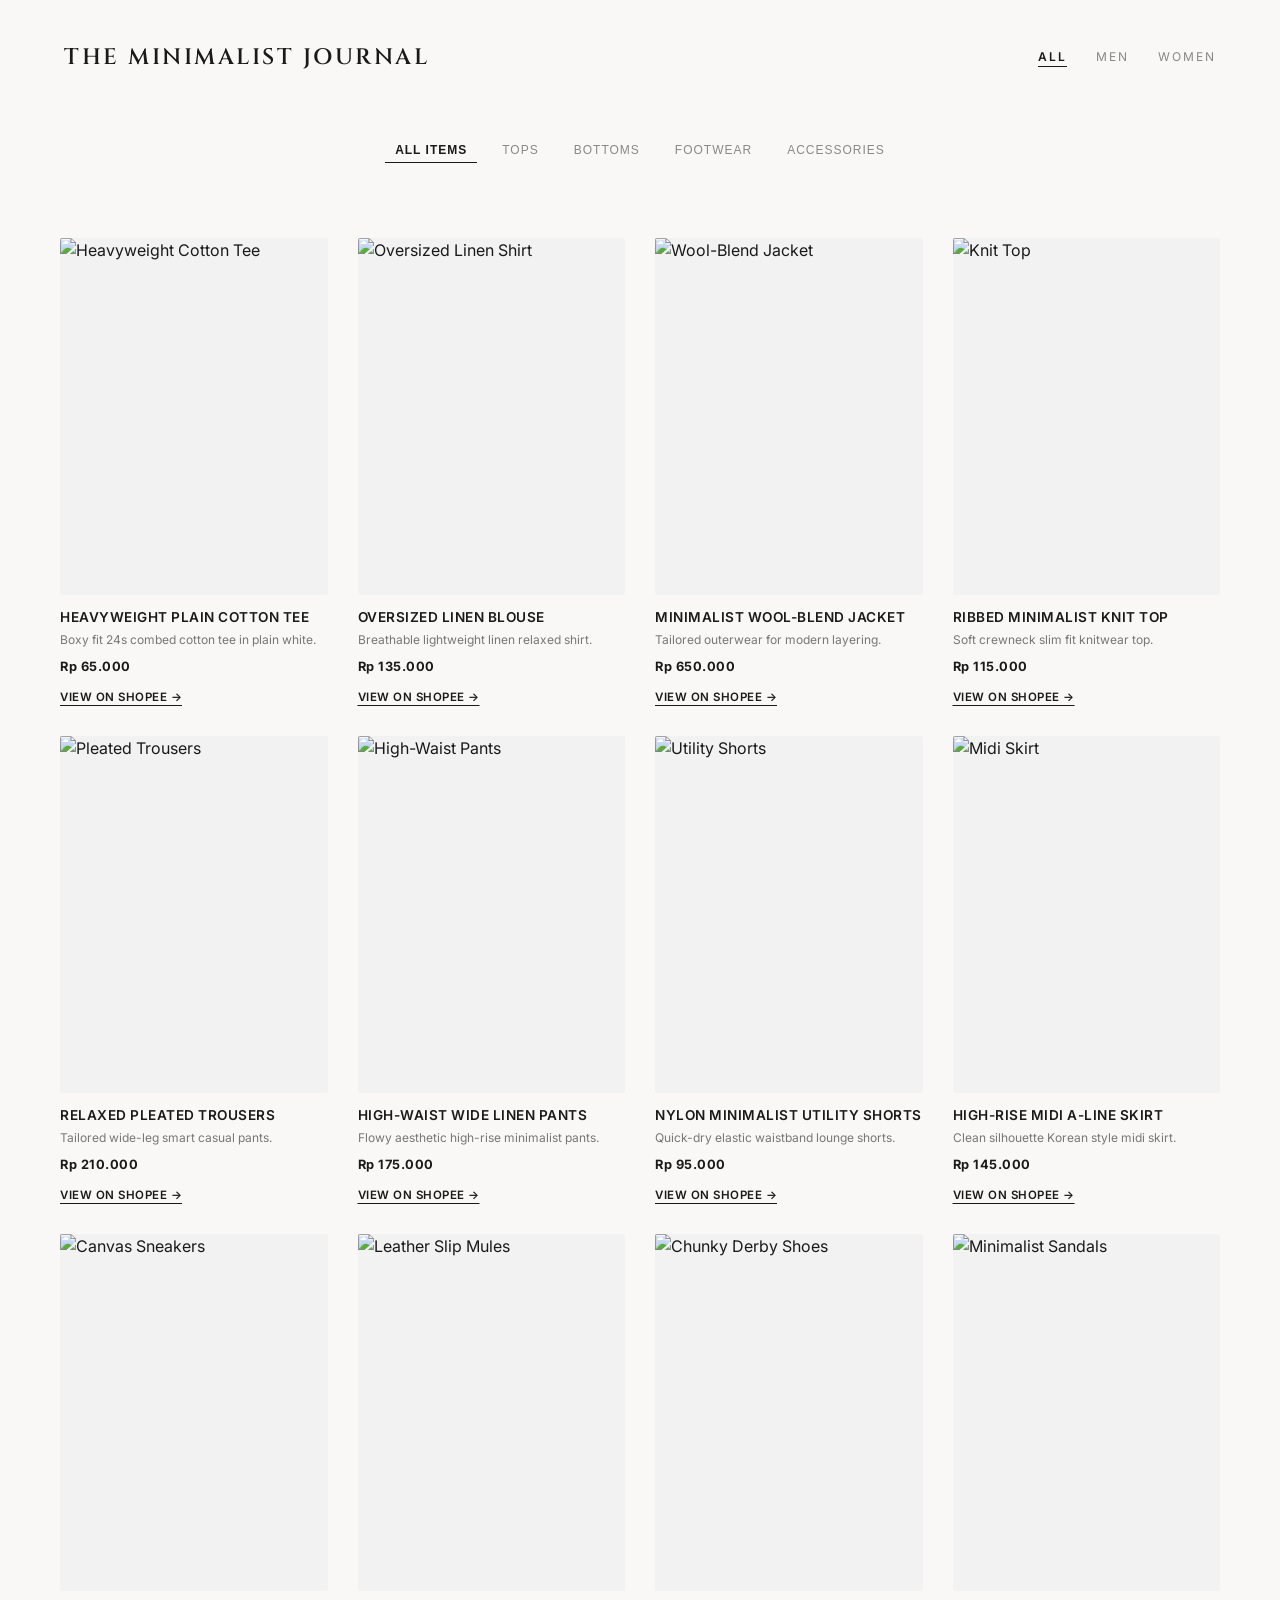
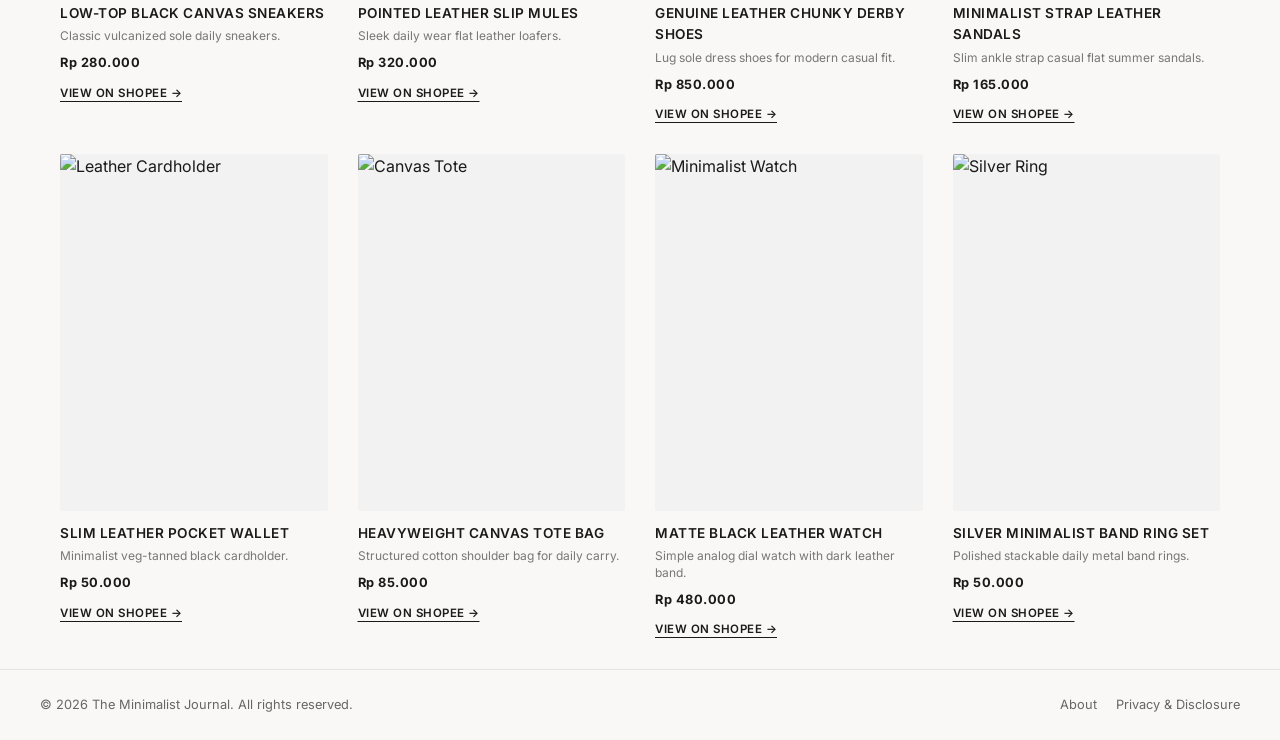
==== index.html @ b29b3077 "Update index.html" ====
<!DOCTYPE html>
<html lang="id">
<head>
    <meta charset="UTF-8">
    <meta name="viewport" content="width=device-width, initial-scale=1.0">
    <title>The Minimalist Journal — Curated Archive</title>
    <link rel="stylesheet" href="style.css">

    <!-- Open Graph / Social Media Meta Tags (SEO) -->
    <meta property="og:type" content="website">
    <meta property="og:url" content="https://minimalistjournal.github.io/minimalist-journal/">
    <meta property="og:title" content="The Minimalist Journal — A Curated Digital Archive">
    <meta property="og:description" content="A noise-free digital museum of curated everyday carry, desk setup, and aesthetic essentials from IDR 50k to 1M.">
    <meta property="og:image" content="https://images.unsplash.com/photo-1523381210434-271e8be1f25b?auto=format&fit=crop&w=800&q=80">

    <!-- Twitter Meta Tags -->
    <meta name="twitter:card" content="summary_large_image">
    <meta name="twitter:title" content="The Minimalist Journal — A Curated Digital Archive">
    <meta name="twitter:description" content="A noise-free digital museum of curated everyday carry, desk setup, and aesthetic essentials from IDR 50k to 1M.">
    <meta name="twitter:image" content="https://images.unsplash.com/photo-1523381210434-271e8be1f25b?auto=format&fit=crop&w=800&q=80">

    <style>
        .catalog-container {
            max-width: 1200px;
            margin: 30px auto;
            padding: 0 20px;
        }

        /* Filter Section Styling */
        .sub-nav {
            display: flex;
            justify-content: center;
            gap: 15px;
            margin-bottom: 35px;
            flex-wrap: wrap;
        }

        .sub-btn {
            background: none;
            border: none;
            font-size: 0.75rem;
            letter-spacing: 1px;
            text-transform: uppercase;
            color: #888;
            cursor: pointer;
            padding: 5px 10px;
            transition: color 0.2s ease, font-weight 0.2s ease;
        }

        .sub-btn:hover, .sub-btn.active {
            color: #1a1a1a;
            font-weight: 700;
            border-bottom: 1px solid #1a1a1a;
        }

        /* Product Grid Styling */
        .product-grid {
            display: grid;
            grid-template-columns: repeat(4, 1fr);
            gap: 30px;
        }

        .product-card {
            display: flex;
            flex-direction: column;
            text-decoration: none;
            color: inherit;
            transition: transform 0.2s ease, opacity 0.2s ease;
        }

        .product-card:hover {
            opacity: 0.85;
            transform: translateY(-2px);
        }

        .product-image-wrap {
            width: 100%;
            aspect-ratio: 3 / 4;
            background-color: #f2f2f2;
            overflow: hidden;
            margin-bottom: 12px;
            border-radius: 2px;
        }

        .product-image {
            width: 100%;
            height: 100%;
            object-fit: cover;
            transition: transform 0.3s ease;
        }

        .product-card:hover .product-image {
            transform: scale(1.03);
        }

        .product-title {
            font-size: 0.85rem;
            font-weight: 600;
            margin: 0 0 4px 0;
            text-transform: uppercase;
            letter-spacing: 0.5px;
            color: #1a1a1a;
        }

        .product-desc {
            font-size: 0.75rem;
            color: #777;
            margin: 0 0 8px 0;
            line-height: 1.4;
        }

        .product-price {
            font-size: 0.8rem;
            font-weight: 700;
            color: #1a1a1a;
            margin-bottom: 10px;
            letter-spacing: 0.5px;
        }

        .buy-btn {
            display: inline-block;
            font-size: 0.72rem;
            font-weight: 600;
            color: #1a1a1a;
            text-decoration: underline;
            text-underline-offset: 4px;
            text-transform: uppercase;
            letter-spacing: 0.5px;
        }

        @media (max-width: 900px) {
            .product-grid {
                grid-template-columns: repeat(2, 1fr);
                gap: 20px;
            }
        }

        @media (max-width: 480px) {
            .product-grid {
                grid-template-columns: repeat(1, 1fr);
            }
        }
    </style>
</head>
<body>

    <!-- NAVBAR ALA SSENSE -->
    <nav class="navbar">
        <div class="logo"><a href="index.html" style="text-decoration: none; color: inherit;">THE MINIMALIST JOURNAL</a></div>

        <!-- GENDER SELECTOR -->
        <div class="gender-nav">
            <button class="gender-btn active" onclick="setGender('all', this)">ALL</button>
            <button class="gender-btn" onclick="setGender('men', this)">MEN</button>
            <button class="gender-btn" onclick="setGender('women', this)">WOMEN</button>
        </div>
    </nav>

    <!-- KATALOG CONTAINER -->
    <main class="catalog-container">

        <!-- SUB-CATEGORY FILTER (ENGLISH) -->
        <div class="sub-nav">
            <button class="sub-btn active" onclick="setType('all', this)">ALL ITEMS</button>
            <button class="sub-btn" onclick="setType('tops', this)">TOPS</button>
            <button class="sub-btn" onclick="setType('bottoms', this)">BOTTOMS</button>
            <button class="sub-btn" onclick="setType('footwear', this)">FOOTWEAR</button>
            <button class="sub-btn" onclick="setType('accessories', this)">ACCESSORIES</button>
        </div>

        <!-- PRODUCT GRID (URUTAN: TOPS -> BOTTOMS -> FOOTWEAR -> ACCESSORIES) -->
        <div class="product-grid" id="productGrid">

            <!-- ==================== 1. TOPS (BAJU / ATASAN) ==================== -->
            <!-- Item 1: Tops - Men -->
            <a href="https://shopee.co.id" target="_blank" class="product-card" data-gender="men" data-type="tops">
                <div class="product-image-wrap">
                    <img src="https://images.unsplash.com/photo-1521572267360-ee0c2909d518?auto=format&fit=crop&w=600&q=80" alt="Heavyweight Cotton Tee" class="product-image">
                </div>
                <h2 class="product-title">Heavyweight Plain Cotton Tee</h2>
                <p class="product-desc">Boxy fit 24s combed cotton tee in plain white.</p>
                <div class="product-price">Rp 65.000</div>
                <span class="buy-btn">View on Shopee &rarr;</span>
            </a>

            <!-- Item 2: Tops - Women -->
            <a href="https://shopee.co.id" target="_blank" class="product-card" data-gender="women" data-type="tops">
                <div class="product-image-wrap">
                    <img src="https://images.unsplash.com/photo-1598554747436-c9293d6a588f?auto=format&fit=crop&w=600&q=80" alt="Oversized Linen Shirt" class="product-image">
                </div>
                <h2 class="product-title">Oversized Linen Blouse</h2>
                <p class="product-desc">Breathable lightweight linen relaxed shirt.</p>
                <div class="product-price">Rp 135.000</div>
                <span class="buy-btn">View on Shopee &rarr;</span>
            </a>

            <!-- Item 3: Tops - Men -->
            <a href="https://shopee.co.id" target="_blank" class="product-card" data-gender="men" data-type="tops">
                <div class="product-image-wrap">
                    <img src="https://images.unsplash.com/photo-1618354691373-d851c5c3a990?auto=format&fit=crop&w=600&q=80" alt="Wool-Blend Jacket" class="product-image">
                </div>
                <h2 class="product-title">Minimalist Wool-Blend Jacket</h2>
                <p class="product-desc">Tailored outerwear for modern layering.</p>
                <div class="product-price">Rp 650.000</div>
                <span class="buy-btn">View on Shopee &rarr;</span>
            </a>

            <!-- Item 4: Tops - Women -->
            <a href="https://shopee.co.id" target="_blank" class="product-card" data-gender="women" data-type="tops">
                <div class="product-image-wrap">
                    <img src="https://images.unsplash.com/photo-1583743814966-8936f5b7be1a?auto=format&fit=crop&w=600&q=80" alt="Knit Top" class="product-image">
                </div>
                <h2 class="product-title">Ribbed Minimalist Knit Top</h2>
                <p class="product-desc">Soft crewneck slim fit knitwear top.</p>
                <div class="product-price">Rp 115.000</div>
                <span class="buy-btn">View on Shopee &rarr;</span>
            </a>


            <!-- ==================== 2. BOTTOMS (CELANA / BAWAHAN) ==================== -->
            <!-- Item 5: Bottoms - Men -->
            <a href="https://shopee.co.id" target="_blank" class="product-card" data-gender="men" data-type="bottoms">
                <div class="product-image-wrap">
                    <img src="https://images.unsplash.com/photo-1624378439575-d8705ad7ae80?auto=format&fit=crop&w=600&q=80" alt="Pleated Trousers" class="product-image">
                </div>
                <h2 class="product-title">Relaxed Pleated Trousers</h2>
                <p class="product-desc">Tailored wide-leg smart casual pants.</p>
                <div class="product-price">Rp 210.000</div>
                <span class="buy-btn">View on Shopee &rarr;</span>
            </a>

            <!-- Item 6: Bottoms - Women -->
            <a href="https://shopee.co.id" target="_blank" class="product-card" data-gender="women" data-type="bottoms">
                <div class="product-image-wrap">
                    <img src="https://images.unsplash.com/photo-1509551388413-e18d0ac5d495?auto=format&fit=crop&w=600&q=80" alt="High-Waist Pants" class="product-image">
                </div>
                <h2 class="product-title">High-Waist Wide Linen Pants</h2>
                <p class="product-desc">Flowy aesthetic high-rise minimalist pants.</p>
                <div class="product-price">Rp 175.000</div>
                <span class="buy-btn">View on Shopee &rarr;</span>
            </a>

            <!-- Item 7: Bottoms - Men -->
            <a href="https://shopee.co.id" target="_blank" class="product-card" data-gender="men" data-type="bottoms">
                <div class="product-image-wrap">
                    <img src="https://images.unsplash.com/photo-1591195853828-11db59a44f6b?auto=format&fit=crop&w=600&q=80" alt="Utility Shorts" class="product-image">
                </div>
                <h2 class="product-title">Nylon Minimalist Utility Shorts</h2>
                <p class="product-desc">Quick-dry elastic waistband lounge shorts.</p>
                <div class="product-price">Rp 95.000</div>
                <span class="buy-btn">View on Shopee &rarr;</span>
            </a>

            <!-- Item 8: Bottoms - Women -->
            <a href="https://shopee.co.id" target="_blank" class="product-card" data-gender="women" data-type="bottoms">
                <div class="product-image-wrap">
                    <img src="https://images.unsplash.com/photo-1583496661160-fb5886a0aaaa?auto=format&fit=crop&w=600&q=80" alt="Midi Skirt" class="product-image">
                </div>
                <h2 class="product-title">High-Rise Midi A-Line Skirt</h2>
                <p class="product-desc">Clean silhouette Korean style midi skirt.</p>
                <div class="product-price">Rp 145.000</div>
                <span class="buy-btn">View on Shopee &rarr;</span>
            </a>


            <!-- ==================== 3. FOOTWEAR (SEPATU / SANDAL) ==================== -->
            <!-- Item 9: Footwear - Men -->
            <a href="https://shopee.co.id" target="_blank" class="product-card" data-gender="men" data-type="footwear">
                <div class="product-image-wrap">
                    <img src="https://images.unsplash.com/photo-1525966222134-fcfa99b8ae77?auto=format&fit=crop&w=600&q=80" alt="Canvas Sneakers" class="product-image">
                </div>
                <h2 class="product-title">Low-Top Black Canvas Sneakers</h2>
                <p class="product-desc">Classic vulcanized sole daily sneakers.</p>
                <div class="product-price">Rp 280.000</div>
                <span class="buy-btn">View on Shopee &rarr;</span>
            </a>

            <!-- Item 10: Footwear - Women -->
            <a href="https://shopee.co.id" target="_blank" class="product-card" data-gender="women" data-type="footwear">
                <div class="product-image-wrap">
                    <img src="https://images.unsplash.com/photo-1543163521-1bf539c55dd2?auto=format&fit=crop&w=600&q=80" alt="Leather Slip Mules" class="product-image">
                </div>
                <h2 class="product-title">Pointed Leather Slip Mules</h2>
                <p class="product-desc">Sleek daily wear flat leather loafers.</p>
                <div class="product-price">Rp 320.000</div>
                <span class="buy-btn">View on Shopee &rarr;</span>
            </a>

            <!-- Item 11: Footwear - Men -->
            <a href="https://shopee.co.id" target="_blank" class="product-card" data-gender="men" data-type="footwear">
                <div class="product-image-wrap">
                    <img src="https://images.unsplash.com/photo-1614252235316-8c857d38b5f4?auto=format&fit=crop&w=600&q=80" alt="Chunky Derby Shoes" class="product-image">
                </div>
                <h2 class="product-title">Genuine Leather Chunky Derby Shoes</h2>
                <p class="product-desc">Lug sole dress shoes for modern casual fit.</p>
                <div class="product-price">Rp 850.000</div>
                <span class="buy-btn">View on Shopee &rarr;</span>
            </a>

            <!-- Item 12: Footwear - Women -->
            <a href="https://shopee.co.id" target="_blank" class="product-card" data-gender="women" data-type="footwear">
                <div class="product-image-wrap">
                    <img src="https://images.unsplash.com/photo-1562273138-f46be4ebdf33?auto=format&fit=crop&w=600&q=80" alt="Minimalist Sandals" class="product-image">
                </div>
                <h2 class="product-title">Minimalist Strap Leather Sandals</h2>
                <p class="product-desc">Slim ankle strap casual flat summer sandals.</p>
                <div class="product-price">Rp 165.000</div>
                <span class="buy-btn">View on Shopee &rarr;</span>
            </a>


            <!-- ==================== 4. ACCESSORIES (AKSESORIS / TAS / JAM) ==================== -->
            <!-- Item 13: Accessories - Men -->
            <a href="https://shopee.co.id" target="_blank" class="product-card" data-gender="men" data-type="accessories">
                <div class="product-image-wrap">
                    <img src="https://images.unsplash.com/photo-1627123424574-724758594e93?auto=format&fit=crop&w=600&q=80" alt="Leather Cardholder" class="product-image">
                </div>
                <h2 class="product-title">Slim Leather Pocket Wallet</h2>
                <p class="product-desc">Minimalist veg-tanned black cardholder.</p>
                <div class="product-price">Rp 50.000</div>
                <span class="buy-btn">View on Shopee &rarr;</span>
            </a>

            <!-- Item 14: Accessories - Women -->
            <a href="https://shopee.co.id" target="_blank" class="product-card" data-gender="women" data-type="accessories">
                <div class="product-image-wrap">
                    <img src="https://images.unsplash.com/photo-1544816155-12df9643f363?auto=format&fit=crop&w=600&q=80" alt="Canvas Tote" class="product-image">
                </div>
                <h2 class="product-title">Heavyweight Canvas Tote Bag</h2>
                <p class="product-desc">Structured cotton shoulder bag for daily carry.</p>
                <div class="product-price">Rp 85.000</div>
                <span class="buy-btn">View on Shopee &rarr;</span>
            </a>

            <!-- Item 15: Accessories - Men -->
            <a href="https://shopee.co.id" target="_blank" class="product-card" data-gender="men" data-type="accessories">
                <div class="product-image-wrap">
                    <img src="https://images.unsplash.com/photo-1524805444758-089113d48a6d?auto=format&fit=crop&w=600&q=80" alt="Minimalist Watch" class="product-image">
                </div>
                <h2 class="product-title">Matte Black Leather Watch</h2>
                <p class="product-desc">Simple analog dial watch with dark leather band.</p>
                <div class="product-price">Rp 480.000</div>
                <span class="buy-btn">View on Shopee &rarr;</span>
            </a>

            <!-- Item 16: Accessories - Women -->
            <a href="https://shopee.co.id" target="_blank" class="product-card" data-gender="women" data-type="accessories">
                <div class="product-image-wrap">
                    <img src="https://images.unsplash.com/photo-1535632066927-ab7c9ab60908?auto=format&fit=crop&w=600&q=80" alt="Silver Ring" class="product-image">
                </div>
                <h2 class="product-title">Silver Minimalist Band Ring Set</h2>
                <p class="product-desc">Polished stackable daily metal band rings.</p>
                <div class="product-price">Rp 50.000</div>
                <span class="buy-btn">View on Shopee &rarr;</span>
            </a>

        </div>
    </main>

    <!-- FOOTER -->
    <footer style="border-top: 1px solid #e5e5e5; padding: 25px 40px; font-size: 0.8rem; color: #666; display: flex; justify-content: space-between; align-items: center;">
        <div>&copy; 2026 The Minimalist Journal. All rights reserved.</div>
        <div>
            <a href="about.html" style="color: #666; text-decoration: none; margin-left: 15px;">About</a>
            <a href="privacy.html" style="color: #666; text-decoration: none; margin-left: 15px;">Privacy & Disclosure</a>
        </div>
    </footer>

    <!-- SCRIPT FILTERING JAVASCRIPT -->
    <script>
        let currentGender = 'all';
        let currentType = 'all';

        function filterProducts() {
            const cards = document.querySelectorAll('.product-card');
            cards.forEach(card => {
                const cardGender = card.getAttribute('data-gender');
                const cardType = card.getAttribute('data-type');

                const matchGender = (currentGender === 'all' || cardGender === currentGender);
                const matchType = (currentType === 'all' || cardType === currentType);

                if (matchGender && matchType) {
                    card.style.display = 'flex';
                } else {
                    card.style.display = 'none';
                }
            });
        }

        function setGender(gender, element) {
            currentGender = gender.toLowerCase();
            document.querySelectorAll('.gender-btn').forEach(btn => btn.classList.remove('active'));
            element.classList.add('active');
            filterProducts();
        }

        function setType(type, element) {
            currentType = type.toLowerCase();
            document.querySelectorAll('.sub-btn').forEach(btn => btn.classList.remove('active'));
            element.classList.add('active');
            filterProducts();
        }
    </script>

</body>
</html>
---- style.css ----
@import url('https://fonts.googleapis.com/css2?family=Cinzel:wght@400;600;700&family=Inter:wght@300;400;500;600&family=Playfair+Display:wght@400;500;600&display=swap');

:root {
    --bg-color: #F9F8F6;
    --text-main: #1A1A1A;
    --text-muted: #888888;
    --font-logo: 'Cinzel', serif;
    --font-heading: 'Playfair Display', serif;
    --font-body: 'Inter', sans-serif;
}

* {
    box-sizing: border-box;
    margin: 0;
    padding: 0;
}

body {
    background-color: var(--bg-color);
    color: var(--text-main);
    font-family: var(--font-body);
    line-height: 1.6;
    -webkit-font-smoothing: antialiased;
}

/* NAVBAR BORDERLESS */
.navbar {
    display: flex;
    justify-content: space-between;
    align-items: center;
    padding: 2.5rem 5% 1rem;
    background-color: var(--bg-color);
    position: sticky;
    top: 0;
    z-index: 100;
}

.logo {
    font-family: var(--font-logo);
    font-size: 1.4rem;
    font-weight: 600;
    letter-spacing: 2.5px;
    color: var(--text-main);
}

.gender-nav {
    display: flex;
    gap: 1.8rem;
}

/* HAPUS BORDER & OUTLINE KOTAK BADAK DARI BUTTON */
.gender-btn {
    background: none !important;
    border: none !important;
    outline: none !important;
    box-shadow: none !important;
    font-family: var(--font-body);
    font-size: 0.75rem;
    letter-spacing: 2px;
    color: var(--text-muted);
    cursor: pointer;
    padding: 0 0 2px 0;
    text-transform: uppercase;
    transition: all 0.3s ease;
    -webkit-appearance: none;
}

.gender-btn.active, .gender-btn:hover {
    color: var(--text-main);
    font-weight: 600;
    border-bottom: 1px solid var(--text-main) !important; /* Hanya garis bawah tipis */
}

/* SUB NAV ITEM FILTER */
.sub-nav {
    display: flex;
    justify-content: flex-start;
    gap: 2rem;
    padding: 1rem 5% 2.5rem;
    flex-wrap: wrap;
}

.item-btn {
    background: none !important;
    border: none !important;
    outline: none !important;
    box-shadow: none !important;
    font-family: var(--font-body);
    font-size: 0.72rem;
    letter-spacing: 1.5px;
    color: var(--text-muted);
    cursor: pointer;
    text-transform: uppercase;
    padding: 0;
    transition: all 0.3s ease;
    -webkit-appearance: none;
}

.item-btn.active, .item-btn:hover {
    color: var(--text-main);
    font-weight: 600;
}

/* MAIN CONTAINER */
.container {
    padding: 0 5% 6rem;
    max-width: 1500px;
    margin: 0 auto;
}

/* GRID PRODUK ALA SSENSE */
.product-grid {
    display: grid;
    grid-template-columns: repeat(auto-fill, minmax(300px, 1fr));
    gap: 4rem 2.5rem;
}

.card {
    background: transparent;
    display: flex;
    flex-direction: column;
    border: none !important;
}

.card-img-wrapper {
    width: 100%;
    aspect-ratio: 4 / 5;
    overflow: hidden;
    margin-bottom: 1.2rem;
    background-color: #EFECE6;
}

.card-img {
    width: 100%;
    height: 100%;
    object-fit: cover;
    transition: transform 0.8s cubic-bezier(0.25, 0.46, 0.45, 0.94);
}

.card:hover .card-img {
    transform: scale(1.04);
}

.tag {
    font-family: var(--font-body);
    font-size: 0.65rem;
    text-transform: uppercase;
    letter-spacing: 1.5px;
    color: var(--text-muted);
    margin-bottom: 0.5rem;
    display: block;
}

.card-title {
    font-family: var(--font-heading);
    font-size: 1.35rem;
    font-weight: 500;
    margin-bottom: 0.3rem;
    color: var(--text-main);
    line-height: 1.3;
}

.card-price {
    font-family: var(--font-body);
    font-size: 0.95rem;
    font-weight: 500;
    color: var(--text-main);
    margin-bottom: 0.8rem;
}

.card-desc {
    font-family: var(--font-body);
    font-size: 0.85rem;
    color: var(--text-muted);
    margin-bottom: 1.5rem;
    line-height: 1.5;
    display: -webkit-box;
    -webkit-line-clamp: 2;
    -webkit-box-orient: vertical;
    overflow: hidden;
}

.btn-affiliate {
    display: inline-block;
    font-family: var(--font-body);
    color: var(--text-main);
    text-decoration: none;
    font-size: 0.75rem;
    text-transform: uppercase;
    letter-spacing: 1.5px;
    font-weight: 600;
    border-bottom: 1px solid var(--text-main);
    padding-bottom: 0.2rem;
    align-self: flex-start;
    transition: opacity 0.3s ease;
}

.btn-affiliate:hover {
    opacity: 0.5;
}

@media (max-width: 768px) {
    .navbar {
        flex-direction: column;
        gap: 1.2rem;
    }
    .sub-nav {
        justify-content: center;
        gap: 1.2rem;
    }
    .product-grid {
        grid-template-columns: repeat(auto-fill, minmax(260px, 1fr));
    }
}
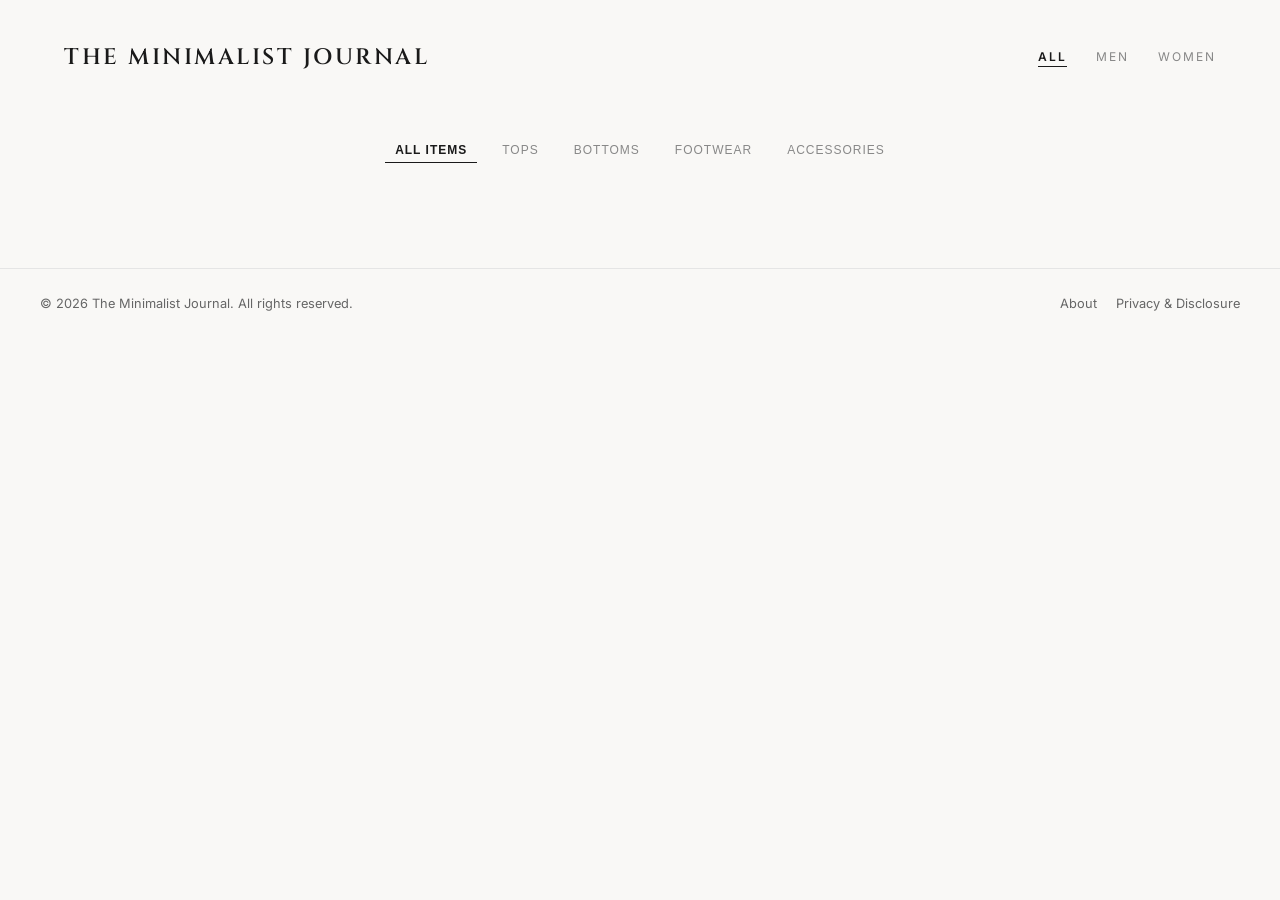
==== commit b702bd5b: "Update index.html" ====
--- a/index.html
+++ b/index.html
@@ -26,7 +26,6 @@
             padding: 0 20px;
         }
 
-        /* Filter Section Styling */
         .sub-nav {
             display: flex;
             justify-content: center;
@@ -53,7 +52,6 @@
             border-bottom: 1px solid #1a1a1a;
         }
 
-        /* Product Grid Styling */
         .product-grid {
             display: grid;
             grid-template-columns: repeat(4, 1fr);
@@ -159,7 +157,7 @@
     <!-- KATALOG CONTAINER -->
     <main class="catalog-container">
 
-        <!-- SUB-CATEGORY FILTER (ENGLISH) -->
+        <!-- SUB-CATEGORY FILTER -->
         <div class="sub-nav">
             <button class="sub-btn active" onclick="setType('all', this)">ALL ITEMS</button>
             <button class="sub-btn" onclick="setType('tops', this)">TOPS</button>
@@ -168,193 +166,8 @@
             <button class="sub-btn" onclick="setType('accessories', this)">ACCESSORIES</button>
         </div>
 
-        <!-- PRODUCT GRID (URUTAN: TOPS -> BOTTOMS -> FOOTWEAR -> ACCESSORIES) -->
-        <div class="product-grid" id="productGrid">
-
-            <!-- ==================== 1. TOPS (BAJU / ATASAN) ==================== -->
-            <!-- Item 1: Tops - Men -->
-            <a href="https://shopee.co.id" target="_blank" class="product-card" data-gender="men" data-type="tops">
-                <div class="product-image-wrap">
-                    <img src="https://images.unsplash.com/photo-1521572267360-ee0c2909d518?auto=format&fit=crop&w=600&q=80" alt="Heavyweight Cotton Tee" class="product-image">
-                </div>
-                <h2 class="product-title">Heavyweight Plain Cotton Tee</h2>
-                <p class="product-desc">Boxy fit 24s combed cotton tee in plain white.</p>
-                <div class="product-price">Rp 65.000</div>
-                <span class="buy-btn">View on Shopee &rarr;</span>
-            </a>
-
-            <!-- Item 2: Tops - Women -->
-            <a href="https://shopee.co.id" target="_blank" class="product-card" data-gender="women" data-type="tops">
-                <div class="product-image-wrap">
-                    <img src="https://images.unsplash.com/photo-1598554747436-c9293d6a588f?auto=format&fit=crop&w=600&q=80" alt="Oversized Linen Shirt" class="product-image">
-                </div>
-                <h2 class="product-title">Oversized Linen Blouse</h2>
-                <p class="product-desc">Breathable lightweight linen relaxed shirt.</p>
-                <div class="product-price">Rp 135.000</div>
-                <span class="buy-btn">View on Shopee &rarr;</span>
-            </a>
-
-            <!-- Item 3: Tops - Men -->
-            <a href="https://shopee.co.id" target="_blank" class="product-card" data-gender="men" data-type="tops">
-                <div class="product-image-wrap">
-                    <img src="https://images.unsplash.com/photo-1618354691373-d851c5c3a990?auto=format&fit=crop&w=600&q=80" alt="Wool-Blend Jacket" class="product-image">
-                </div>
-                <h2 class="product-title">Minimalist Wool-Blend Jacket</h2>
-                <p class="product-desc">Tailored outerwear for modern layering.</p>
-                <div class="product-price">Rp 650.000</div>
-                <span class="buy-btn">View on Shopee &rarr;</span>
-            </a>
-
-            <!-- Item 4: Tops - Women -->
-            <a href="https://shopee.co.id" target="_blank" class="product-card" data-gender="women" data-type="tops">
-                <div class="product-image-wrap">
-                    <img src="https://images.unsplash.com/photo-1583743814966-8936f5b7be1a?auto=format&fit=crop&w=600&q=80" alt="Knit Top" class="product-image">
-                </div>
-                <h2 class="product-title">Ribbed Minimalist Knit Top</h2>
-                <p class="product-desc">Soft crewneck slim fit knitwear top.</p>
-                <div class="product-price">Rp 115.000</div>
-                <span class="buy-btn">View on Shopee &rarr;</span>
-            </a>
-
-
-            <!-- ==================== 2. BOTTOMS (CELANA / BAWAHAN) ==================== -->
-            <!-- Item 5: Bottoms - Men -->
-            <a href="https://shopee.co.id" target="_blank" class="product-card" data-gender="men" data-type="bottoms">
-                <div class="product-image-wrap">
-                    <img src="https://images.unsplash.com/photo-1624378439575-d8705ad7ae80?auto=format&fit=crop&w=600&q=80" alt="Pleated Trousers" class="product-image">
-                </div>
-                <h2 class="product-title">Relaxed Pleated Trousers</h2>
-                <p class="product-desc">Tailored wide-leg smart casual pants.</p>
-                <div class="product-price">Rp 210.000</div>
-                <span class="buy-btn">View on Shopee &rarr;</span>
-            </a>
-
-            <!-- Item 6: Bottoms - Women -->
-            <a href="https://shopee.co.id" target="_blank" class="product-card" data-gender="women" data-type="bottoms">
-                <div class="product-image-wrap">
-                    <img src="https://images.unsplash.com/photo-1509551388413-e18d0ac5d495?auto=format&fit=crop&w=600&q=80" alt="High-Waist Pants" class="product-image">
-                </div>
-                <h2 class="product-title">High-Waist Wide Linen Pants</h2>
-                <p class="product-desc">Flowy aesthetic high-rise minimalist pants.</p>
-                <div class="product-price">Rp 175.000</div>
-                <span class="buy-btn">View on Shopee &rarr;</span>
-            </a>
-
-            <!-- Item 7: Bottoms - Men -->
-            <a href="https://shopee.co.id" target="_blank" class="product-card" data-gender="men" data-type="bottoms">
-                <div class="product-image-wrap">
-                    <img src="https://images.unsplash.com/photo-1591195853828-11db59a44f6b?auto=format&fit=crop&w=600&q=80" alt="Utility Shorts" class="product-image">
-                </div>
-                <h2 class="product-title">Nylon Minimalist Utility Shorts</h2>
-                <p class="product-desc">Quick-dry elastic waistband lounge shorts.</p>
-                <div class="product-price">Rp 95.000</div>
-                <span class="buy-btn">View on Shopee &rarr;</span>
-            </a>
-
-            <!-- Item 8: Bottoms - Women -->
-            <a href="https://shopee.co.id" target="_blank" class="product-card" data-gender="women" data-type="bottoms">
-                <div class="product-image-wrap">
-                    <img src="https://images.unsplash.com/photo-1583496661160-fb5886a0aaaa?auto=format&fit=crop&w=600&q=80" alt="Midi Skirt" class="product-image">
-                </div>
-                <h2 class="product-title">High-Rise Midi A-Line Skirt</h2>
-                <p class="product-desc">Clean silhouette Korean style midi skirt.</p>
-                <div class="product-price">Rp 145.000</div>
-                <span class="buy-btn">View on Shopee &rarr;</span>
-            </a>
-
-
-            <!-- ==================== 3. FOOTWEAR (SEPATU / SANDAL) ==================== -->
-            <!-- Item 9: Footwear - Men -->
-            <a href="https://shopee.co.id" target="_blank" class="product-card" data-gender="men" data-type="footwear">
-                <div class="product-image-wrap">
-                    <img src="https://images.unsplash.com/photo-1525966222134-fcfa99b8ae77?auto=format&fit=crop&w=600&q=80" alt="Canvas Sneakers" class="product-image">
-                </div>
-                <h2 class="product-title">Low-Top Black Canvas Sneakers</h2>
-                <p class="product-desc">Classic vulcanized sole daily sneakers.</p>
-                <div class="product-price">Rp 280.000</div>
-                <span class="buy-btn">View on Shopee &rarr;</span>
-            </a>
-
-            <!-- Item 10: Footwear - Women -->
-            <a href="https://shopee.co.id" target="_blank" class="product-card" data-gender="women" data-type="footwear">
-                <div class="product-image-wrap">
-                    <img src="https://images.unsplash.com/photo-1543163521-1bf539c55dd2?auto=format&fit=crop&w=600&q=80" alt="Leather Slip Mules" class="product-image">
-                </div>
-                <h2 class="product-title">Pointed Leather Slip Mules</h2>
-                <p class="product-desc">Sleek daily wear flat leather loafers.</p>
-                <div class="product-price">Rp 320.000</div>
-                <span class="buy-btn">View on Shopee &rarr;</span>
-            </a>
-
-            <!-- Item 11: Footwear - Men -->
-            <a href="https://shopee.co.id" target="_blank" class="product-card" data-gender="men" data-type="footwear">
-                <div class="product-image-wrap">
-                    <img src="https://images.unsplash.com/photo-1614252235316-8c857d38b5f4?auto=format&fit=crop&w=600&q=80" alt="Chunky Derby Shoes" class="product-image">
-                </div>
-                <h2 class="product-title">Genuine Leather Chunky Derby Shoes</h2>
-                <p class="product-desc">Lug sole dress shoes for modern casual fit.</p>
-                <div class="product-price">Rp 850.000</div>
-                <span class="buy-btn">View on Shopee &rarr;</span>
-            </a>
-
-            <!-- Item 12: Footwear - Women -->
-            <a href="https://shopee.co.id" target="_blank" class="product-card" data-gender="women" data-type="footwear">
-                <div class="product-image-wrap">
-                    <img src="https://images.unsplash.com/photo-1562273138-f46be4ebdf33?auto=format&fit=crop&w=600&q=80" alt="Minimalist Sandals" class="product-image">
-                </div>
-                <h2 class="product-title">Minimalist Strap Leather Sandals</h2>
-                <p class="product-desc">Slim ankle strap casual flat summer sandals.</p>
-                <div class="product-price">Rp 165.000</div>
-                <span class="buy-btn">View on Shopee &rarr;</span>
-            </a>
-
-
-            <!-- ==================== 4. ACCESSORIES (AKSESORIS / TAS / JAM) ==================== -->
-            <!-- Item 13: Accessories - Men -->
-            <a href="https://shopee.co.id" target="_blank" class="product-card" data-gender="men" data-type="accessories">
-                <div class="product-image-wrap">
-                    <img src="https://images.unsplash.com/photo-1627123424574-724758594e93?auto=format&fit=crop&w=600&q=80" alt="Leather Cardholder" class="product-image">
-                </div>
-                <h2 class="product-title">Slim Leather Pocket Wallet</h2>
-                <p class="product-desc">Minimalist veg-tanned black cardholder.</p>
-                <div class="product-price">Rp 50.000</div>
-                <span class="buy-btn">View on Shopee &rarr;</span>
-            </a>
-
-            <!-- Item 14: Accessories - Women -->
-            <a href="https://shopee.co.id" target="_blank" class="product-card" data-gender="women" data-type="accessories">
-                <div class="product-image-wrap">
-                    <img src="https://images.unsplash.com/photo-1544816155-12df9643f363?auto=format&fit=crop&w=600&q=80" alt="Canvas Tote" class="product-image">
-                </div>
-                <h2 class="product-title">Heavyweight Canvas Tote Bag</h2>
-                <p class="product-desc">Structured cotton shoulder bag for daily carry.</p>
-                <div class="product-price">Rp 85.000</div>
-                <span class="buy-btn">View on Shopee &rarr;</span>
-            </a>
-
-            <!-- Item 15: Accessories - Men -->
-            <a href="https://shopee.co.id" target="_blank" class="product-card" data-gender="men" data-type="accessories">
-                <div class="product-image-wrap">
-                    <img src="https://images.unsplash.com/photo-1524805444758-089113d48a6d?auto=format&fit=crop&w=600&q=80" alt="Minimalist Watch" class="product-image">
-                </div>
-                <h2 class="product-title">Matte Black Leather Watch</h2>
-                <p class="product-desc">Simple analog dial watch with dark leather band.</p>
-                <div class="product-price">Rp 480.000</div>
-                <span class="buy-btn">View on Shopee &rarr;</span>
-            </a>
-
-            <!-- Item 16: Accessories - Women -->
-            <a href="https://shopee.co.id" target="_blank" class="product-card" data-gender="women" data-type="accessories">
-                <div class="product-image-wrap">
-                    <img src="https://images.unsplash.com/photo-1535632066927-ab7c9ab60908?auto=format&fit=crop&w=600&q=80" alt="Silver Ring" class="product-image">
-                </div>
-                <h2 class="product-title">Silver Minimalist Band Ring Set</h2>
-                <p class="product-desc">Polished stackable daily metal band rings.</p>
-                <div class="product-price">Rp 50.000</div>
-                <span class="buy-btn">View on Shopee &rarr;</span>
-            </a>
-
-        </div>
+        <!-- GRID PRODUK (DIISI OTOMATIS OLEH SCRIPT.JS) -->
+        <div class="product-grid" id="productGrid"></div>
     </main>
 
     <!-- FOOTER -->
@@ -366,42 +179,8 @@
         </div>
     </footer>
 
-    <!-- SCRIPT FILTERING JAVASCRIPT -->
-    <script>
-        let currentGender = 'all';
-        let currentType = 'all';
-
-        function filterProducts() {
-            const cards = document.querySelectorAll('.product-card');
-            cards.forEach(card => {
-                const cardGender = card.getAttribute('data-gender');
-                const cardType = card.getAttribute('data-type');
-
-                const matchGender = (currentGender === 'all' || cardGender === currentGender);
-                const matchType = (currentType === 'all' || cardType === currentType);
-
-                if (matchGender && matchType) {
-                    card.style.display = 'flex';
-                } else {
-                    card.style.display = 'none';
-                }
-            });
-        }
-
-        function setGender(gender, element) {
-            currentGender = gender.toLowerCase();
-            document.querySelectorAll('.gender-btn').forEach(btn => btn.classList.remove('active'));
-            element.classList.add('active');
-            filterProducts();
-        }
-
-        function setType(type, element) {
-            currentType = type.toLowerCase();
-            document.querySelectorAll('.sub-btn').forEach(btn => btn.classList.remove('active'));
-            element.classList.add('active');
-            filterProducts();
-        }
-    </script>
+    <!-- SCRIPT JS TERPISAH -->
+    <script src="script.js"></script>
 
 </body>
 </html>
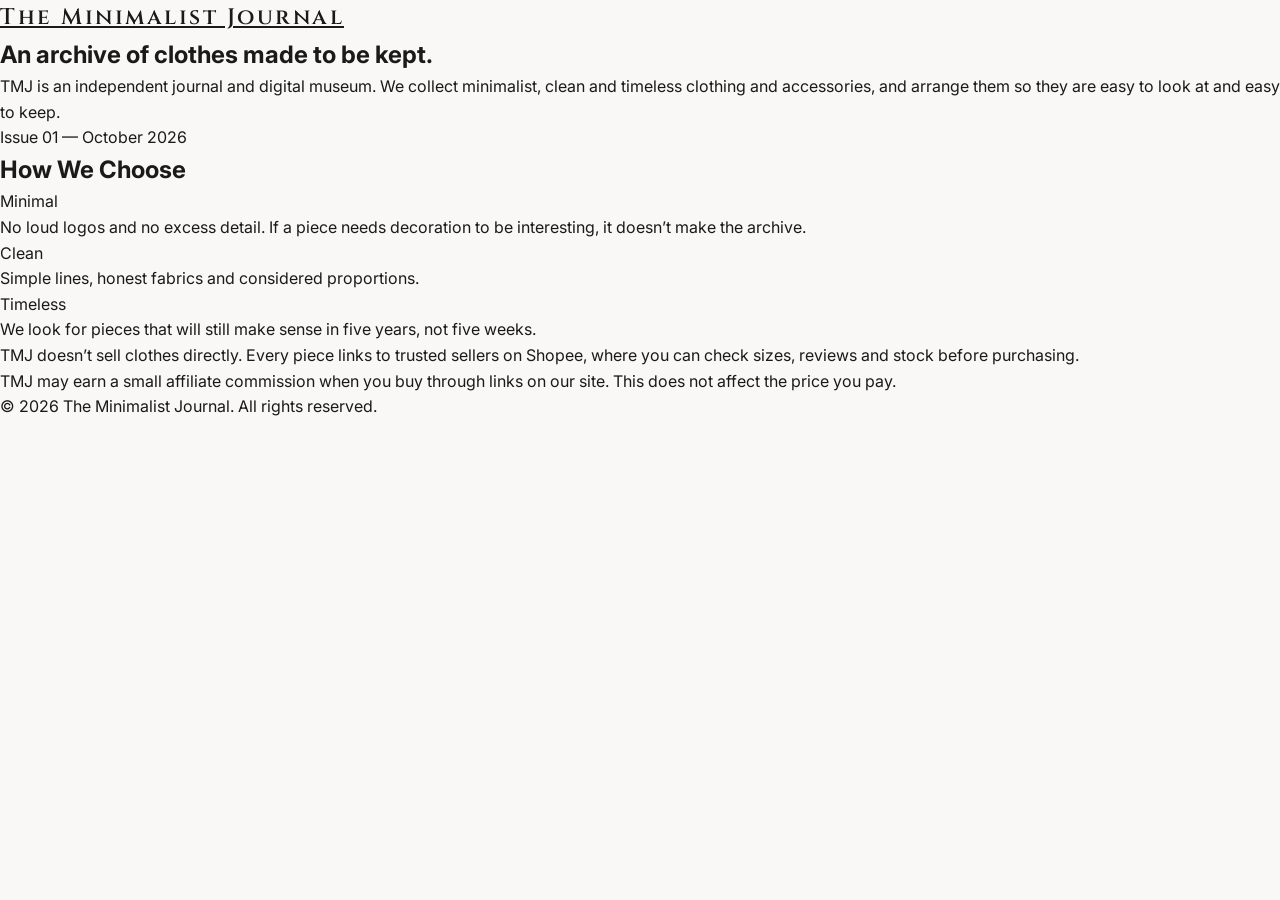
==== commit 36ac3ad8: "Update index.html" ====
--- a/index.html
+++ b/index.html
@@ -1,186 +1,85 @@
 <!DOCTYPE html>
 <html lang="id">
 <head>
-    <meta charset="UTF-8">
-    <meta name="viewport" content="width=device-width, initial-scale=1.0">
-    <title>The Minimalist Journal — Curated Archive</title>
-    <link rel="stylesheet" href="style.css">
-
-    <!-- Open Graph / Social Media Meta Tags (SEO) -->
-    <meta property="og:type" content="website">
-    <meta property="og:url" content="https://minimalistjournal.github.io/minimalist-journal/">
-    <meta property="og:title" content="The Minimalist Journal — A Curated Digital Archive">
-    <meta property="og:description" content="A noise-free digital museum of curated everyday carry, desk setup, and aesthetic essentials from IDR 50k to 1M.">
-    <meta property="og:image" content="https://images.unsplash.com/photo-1523381210434-271e8be1f25b?auto=format&fit=crop&w=800&q=80">
-
-    <!-- Twitter Meta Tags -->
-    <meta name="twitter:card" content="summary_large_image">
-    <meta name="twitter:title" content="The Minimalist Journal — A Curated Digital Archive">
-    <meta name="twitter:description" content="A noise-free digital museum of curated everyday carry, desk setup, and aesthetic essentials from IDR 50k to 1M.">
-    <meta name="twitter:image" content="https://images.unsplash.com/photo-1523381210434-271e8be1f25b?auto=format&fit=crop&w=800&q=80">
-
-    <style>
-        .catalog-container {
-            max-width: 1200px;
-            margin: 30px auto;
-            padding: 0 20px;
-        }
-
-        .sub-nav {
-            display: flex;
-            justify-content: center;
-            gap: 15px;
-            margin-bottom: 35px;
-            flex-wrap: wrap;
-        }
-
-        .sub-btn {
-            background: none;
-            border: none;
-            font-size: 0.75rem;
-            letter-spacing: 1px;
-            text-transform: uppercase;
-            color: #888;
-            cursor: pointer;
-            padding: 5px 10px;
-            transition: color 0.2s ease, font-weight 0.2s ease;
-        }
-
-        .sub-btn:hover, .sub-btn.active {
-            color: #1a1a1a;
-            font-weight: 700;
-            border-bottom: 1px solid #1a1a1a;
-        }
-
-        .product-grid {
-            display: grid;
-            grid-template-columns: repeat(4, 1fr);
-            gap: 30px;
-        }
-
-        .product-card {
-            display: flex;
-            flex-direction: column;
-            text-decoration: none;
-            color: inherit;
-            transition: transform 0.2s ease, opacity 0.2s ease;
-        }
-
-        .product-card:hover {
-            opacity: 0.85;
-            transform: translateY(-2px);
-        }
-
-        .product-image-wrap {
-            width: 100%;
-            aspect-ratio: 3 / 4;
-            background-color: #f2f2f2;
-            overflow: hidden;
-            margin-bottom: 12px;
-            border-radius: 2px;
-        }
-
-        .product-image {
-            width: 100%;
-            height: 100%;
-            object-fit: cover;
-            transition: transform 0.3s ease;
-        }
-
-        .product-card:hover .product-image {
-            transform: scale(1.03);
-        }
-
-        .product-title {
-            font-size: 0.85rem;
-            font-weight: 600;
-            margin: 0 0 4px 0;
-            text-transform: uppercase;
-            letter-spacing: 0.5px;
-            color: #1a1a1a;
-        }
-
-        .product-desc {
-            font-size: 0.75rem;
-            color: #777;
-            margin: 0 0 8px 0;
-            line-height: 1.4;
-        }
-
-        .product-price {
-            font-size: 0.8rem;
-            font-weight: 700;
-            color: #1a1a1a;
-            margin-bottom: 10px;
-            letter-spacing: 0.5px;
-        }
-
-        .buy-btn {
-            display: inline-block;
-            font-size: 0.72rem;
-            font-weight: 600;
-            color: #1a1a1a;
-            text-decoration: underline;
-            text-underline-offset: 4px;
-            text-transform: uppercase;
-            letter-spacing: 0.5px;
-        }
-
-        @media (max-width: 900px) {
-            .product-grid {
-                grid-template-columns: repeat(2, 1fr);
-                gap: 20px;
-            }
-        }
-
-        @media (max-width: 480px) {
-            .product-grid {
-                grid-template-columns: repeat(1, 1fr);
-            }
-        }
-    </style>
+  <meta charset="utf-8">
+  <meta name="viewport" content="width=device-width, initial-scale=1">
+  <title>The Minimalist Journal (TMJ) — Curated Archive</title>
+  <meta name="description" content="An independent journal and digital museum of minimalist, clean, and timeless clothing and accessories.">
+  <meta name="theme-color" content="#F8F7F3">
+  
+  <!-- Open Graph / Meta Tag -->
+  <meta property="og:title" content="The Minimalist Journal (TMJ)">
+  <meta property="og:description" content="An archive of clothes made to be kept.">
+  <meta property="og:type" content="website">
+  
+  <!-- Favicon & Fonts -->
+  <link rel="icon" href="data:image/svg+xml,%3Csvg xmlns='http://www.w3.org/2000/svg' viewBox='0 0 64 64'%3E%3Crect width='64' height='64' fill='%231B1C1A'/%3E%3Ctext x='32' y='43' font-family='Georgia,serif' font-size='30' text-anchor='middle' fill='%23F8F7F3'%3ET%3C/text%3E%3C/svg%3E">
+  <link rel="preconnect" href="https://fonts.googleapis.com">
+  <link rel="preconnect" href="https://fonts.gstatic.com" crossorigin>
+  <link href="https://fonts.googleapis.com/css2?family=Bodoni+Moda:opsz,wght@6..96,400..600&family=Hanken+Grotesk:wght@400;500;600&display=swap" rel="stylesheet">
+  
+  <link rel="stylesheet" href="style.css">
 </head>
 <body>
 
-    <!-- NAVBAR ALA SSENSE -->
-    <nav class="navbar">
-        <div class="logo"><a href="index.html" style="text-decoration: none; color: inherit;">THE MINIMALIST JOURNAL</a></div>
+  <!-- Header & Navigation -->
+  <header class="site-header">
+    <div class="wrap bar">
+      <a class="logo" href="./">The Minimalist Journal</a>
+      <nav class="gender" id="gender" aria-label="Gender Collection"></nav>
+    </div>
+  </header>
 
-        <!-- GENDER SELECTOR -->
-        <div class="gender-nav">
-            <button class="gender-btn active" onclick="setGender('all', this)">ALL</button>
-            <button class="gender-btn" onclick="setGender('men', this)">MEN</button>
-            <button class="gender-btn" onclick="setGender('women', this)">WOMEN</button>
+  <main>
+    <!-- Hero Section -->
+    <section class="wrap hero" aria-labelledby="hero-title">
+      <h1 id="hero-title">An archive of clothes made to be kept.</h1>
+      <div class="hero-side">
+        <p>TMJ is an independent journal and digital museum. We collect minimalist, clean and timeless clothing and accessories, and arrange them so they are easy to look at and easy to keep.</p>
+        <p class="issue">Issue 01 — October 2026</p>
+      </div>
+    </section>
+
+    <!-- Filters Bar (Sticky) -->
+    <div class="filters">
+      <div class="wrap">
+        <div class="tabs" id="tabs" role="group" aria-label="Category Filters"></div>
+        <span class="count" id="count" aria-live="polite"></span>
+      </div>
+    </div>
+
+    <!-- Product Grid -->
+    <section class="wrap shelf" aria-label="Collection">
+      <div class="grid" id="grid"></div>
+    </section>
+
+    <!-- About Section -->
+    <section class="about" id="about">
+      <div class="wrap">
+        <h2>How We Choose</h2>
+        <div class="about-body">
+          <dl>
+            <dt>Minimal</dt>
+            <dd>No loud logos and no excess detail. If a piece needs decoration to be interesting, it doesn’t make the archive.</dd>
+            <dt>Clean</dt>
+            <dd>Simple lines, honest fabrics and considered proportions.</dd>
+            <dt>Timeless</dt>
+            <dd>We look for pieces that will still make sense in five years, not five weeks.</dd>
+          </dl>
+          <p>TMJ doesn’t sell clothes directly. Every piece links to trusted sellers on Shopee, where you can check sizes, reviews and stock before purchasing.</p>
         </div>
-    </nav>
+      </div>
+    </section>
+  </main>
 
-    <!-- KATALOG CONTAINER -->
-    <main class="catalog-container">
+  <!-- Site Footer -->
+  <footer class="site-footer">
+    <div class="wrap">
+      <p>TMJ may earn a small affiliate commission when you buy through links on our site. This does not affect the price you pay.</p>
+      <p>© 2026 The Minimalist Journal. All rights reserved.</p>
+    </div>
+  </footer>
 
-        <!-- SUB-CATEGORY FILTER -->
-        <div class="sub-nav">
-            <button class="sub-btn active" onclick="setType('all', this)">ALL ITEMS</button>
-            <button class="sub-btn" onclick="setType('tops', this)">TOPS</button>
-            <button class="sub-btn" onclick="setType('bottoms', this)">BOTTOMS</button>
-            <button class="sub-btn" onclick="setType('footwear', this)">FOOTWEAR</button>
-            <button class="sub-btn" onclick="setType('accessories', this)">ACCESSORIES</button>
-        </div>
-
-        <!-- GRID PRODUK (DIISI OTOMATIS OLEH SCRIPT.JS) -->
-        <div class="product-grid" id="productGrid"></div>
-    </main>
-
-    <!-- FOOTER -->
-    <footer style="border-top: 1px solid #e5e5e5; padding: 25px 40px; font-size: 0.8rem; color: #666; display: flex; justify-content: space-between; align-items: center;">
-        <div>&copy; 2026 The Minimalist Journal. All rights reserved.</div>
-        <div>
-            <a href="about.html" style="color: #666; text-decoration: none; margin-left: 15px;">About</a>
-            <a href="privacy.html" style="color: #666; text-decoration: none; margin-left: 15px;">Privacy & Disclosure</a>
-        </div>
-    </footer>
-
-    <!-- SCRIPT JS TERPISAH -->
-    <script src="script.js"></script>
-
+  <script src="script.js"></script>
 </body>
 </html>
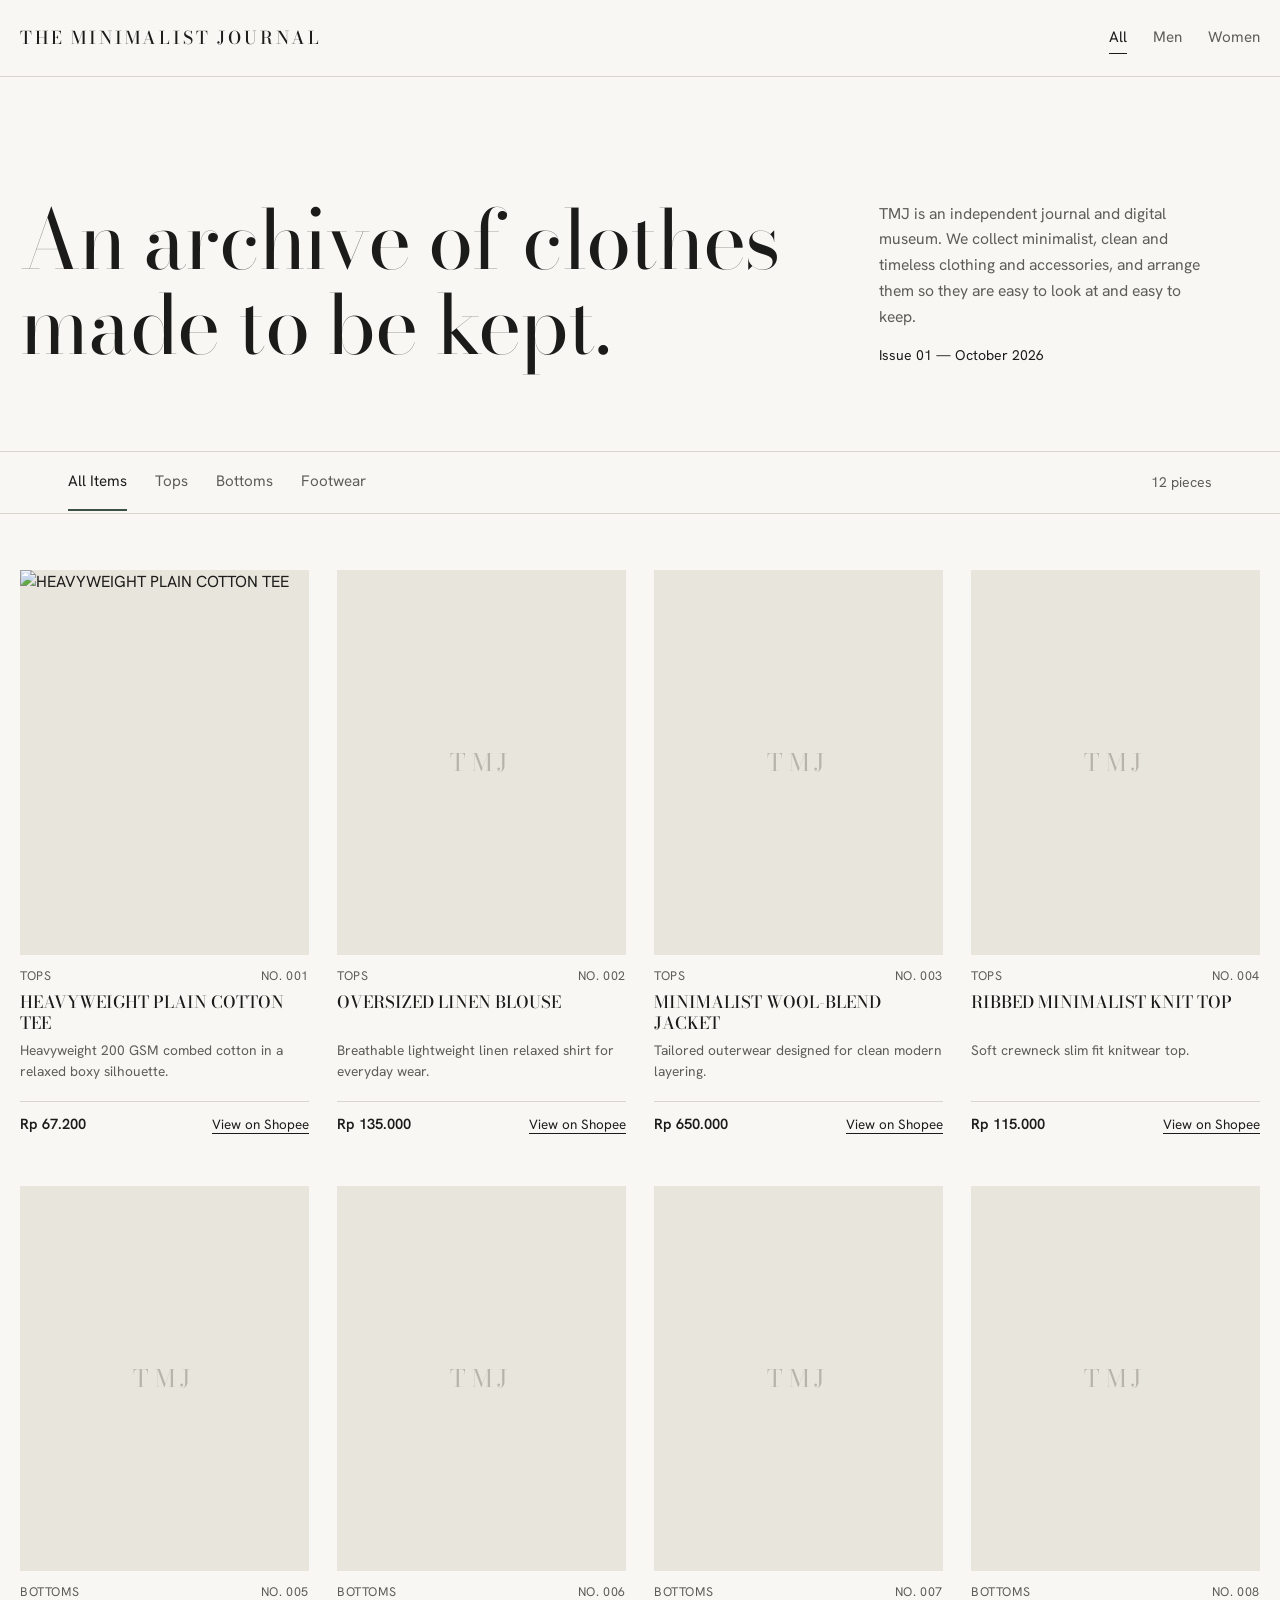
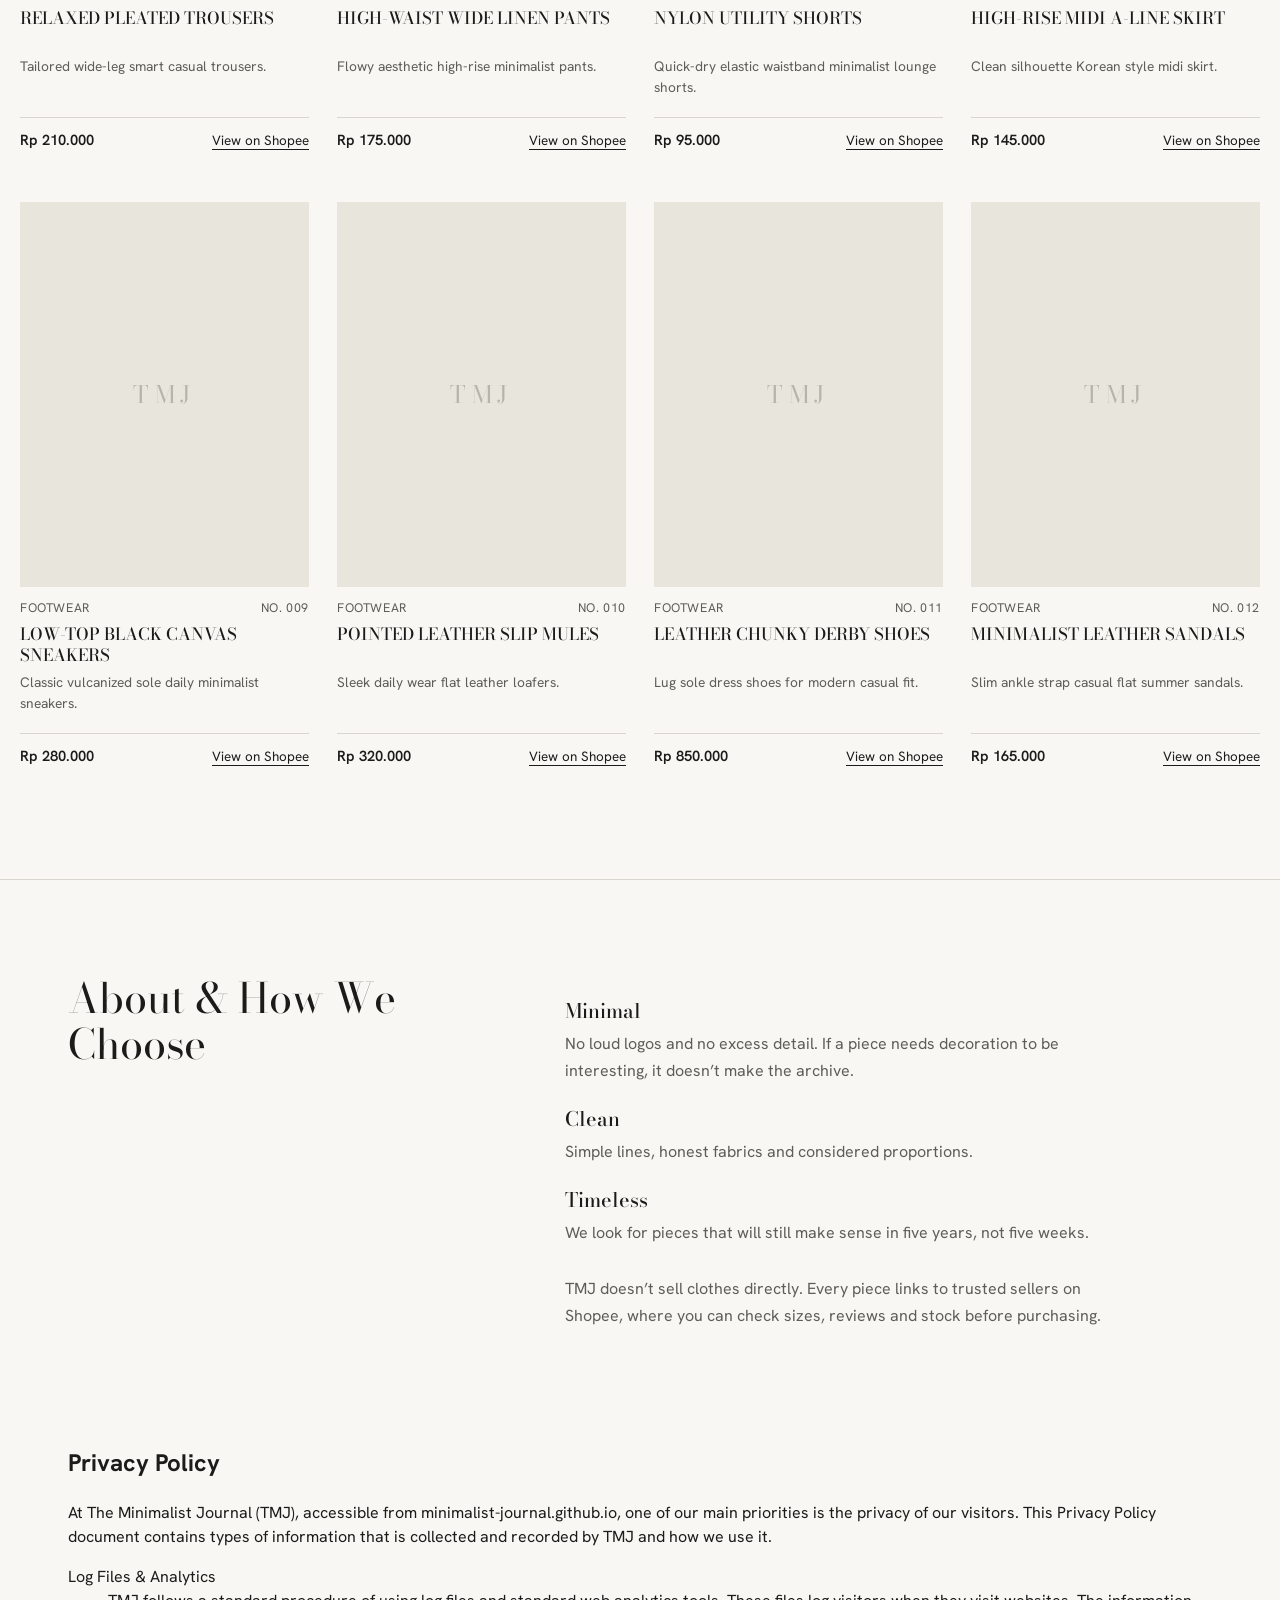
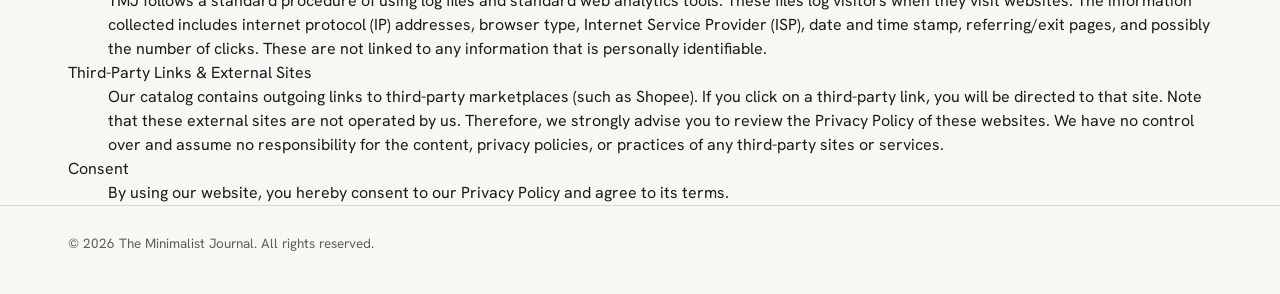
==== commit 622eeb79: "Update index.html" ====
--- a/index.html
+++ b/index.html
@@ -3,14 +3,33 @@
 <head>
   <meta charset="utf-8">
   <meta name="viewport" content="width=device-width, initial-scale=1">
+  
+  <!-- SEO Primary Meta Tags -->
   <title>The Minimalist Journal (TMJ) — Curated Archive</title>
-  <meta name="description" content="An independent journal and digital museum of minimalist, clean, and timeless clothing and accessories.">
+  <meta name="title" content="The Minimalist Journal (TMJ) — Curated Archive">
+  <meta name="description" content="An independent digital museum & curated archive of minimalist, clean, and timeless clothing and accessories in Indonesia.">
+  <meta name="keywords" content="minimalist fashion, fashion archive, baju polos oversized, rekomendasi shopee, fashion pria wanita, clean aesthetic, minimal style, the minimalist journal">
+  <meta name="robots" content="index, follow">
+  <meta name="language" content="Indonesian">
+  <meta name="author" content="The Minimalist Journal">
   <meta name="theme-color" content="#F8F7F3">
   
-  <!-- Open Graph / Meta Tag -->
-  <meta property="og:title" content="The Minimalist Journal (TMJ)">
-  <meta property="og:description" content="An archive of clothes made to be kept.">
+  <!-- Open Graph / Facebook / WhatsApp Share Preview Meta Tags -->
   <meta property="og:type" content="website">
+  <meta property="og:url" content="https://minimalist-journal.github.io/">
+  <meta property="og:title" content="The Minimalist Journal (TMJ) — Curated Archive">
+  <meta property="og:description" content="An independent journal and digital museum of minimalist, clean and timeless clothing.">
+  <meta property="og:image" content="https://minimalist-journal.github.io/images/og-preview.jpg">
+
+  <!-- Twitter Card Meta Tags -->
+  <meta property="twitter:card" content="summary_large_image">
+  <meta property="twitter:url" content="https://minimalist-journal.github.io/">
+  <meta property="twitter:title" content="The Minimalist Journal (TMJ) — Curated Archive">
+  <meta property="twitter:description" content="An independent journal and digital museum of minimalist, clean and timeless clothing.">
+  <meta property="twitter:image" content="https://minimalist-journal.github.io/images/og-preview.jpg">
+
+  <!-- Canonical Link -->
+  <link rel="canonical" href="https://minimalist-journal.github.io/">
   
   <!-- Favicon & Fonts -->
   <link rel="icon" href="data:image/svg+xml,%3Csvg xmlns='http://www.w3.org/2000/svg' viewBox='0 0 64 64'%3E%3Crect width='64' height='64' fill='%231B1C1A'/%3E%3Ctext x='32' y='43' font-family='Georgia,serif' font-size='30' text-anchor='middle' fill='%23F8F7F3'%3ET%3C/text%3E%3C/svg%3E">
@@ -56,7 +75,7 @@
     <!-- About Section -->
     <section class="about" id="about">
       <div class="wrap">
-        <h2>How We Choose</h2>
+        <h2>About & How We Choose</h2>
         <div class="about-body">
           <dl>
             <dt>Minimal</dt>
@@ -70,12 +89,30 @@
         </div>
       </div>
     </section>
+
+    <!-- Privacy Policy Section -->
+    <section class="privacy" id="privacy">
+      <div class="wrap">
+        <h2>Privacy Policy</h2>
+        <div class="privacy-body">
+          <p>At The Minimalist Journal (TMJ), accessible from minimalist-journal.github.io, one of our main priorities is the privacy of our visitors. This Privacy Policy document contains types of information that is collected and recorded by TMJ and how we use it.</p>
+          
+          <dt>Log Files & Analytics</dt>
+          <dd>TMJ follows a standard procedure of using log files and standard web analytics tools. These files log visitors when they visit websites. The information collected includes internet protocol (IP) addresses, browser type, Internet Service Provider (ISP), date and time stamp, referring/exit pages, and possibly the number of clicks. These are not linked to any information that is personally identifiable.</dd>
+          
+          <dt>Third-Party Links & External Sites</dt>
+          <dd>Our catalog contains outgoing links to third-party marketplaces (such as Shopee). If you click on a third-party link, you will be directed to that site. Note that these external sites are not operated by us. Therefore, we strongly advise you to review the Privacy Policy of these websites. We have no control over and assume no responsibility for the content, privacy policies, or practices of any third-party sites or services.</dd>
+          
+          <dt>Consent</dt>
+          <dd>By using our website, you hereby consent to our Privacy Policy and agree to its terms.</dd>
+        </div>
+      </div>
+    </section>
   </main>
 
   <!-- Site Footer -->
   <footer class="site-footer">
     <div class="wrap">
-      <p>TMJ may earn a small affiliate commission when you buy through links on our site. This does not affect the price you pay.</p>
       <p>© 2026 The Minimalist Journal. All rights reserved.</p>
     </div>
   </footer>
--- a/style.css
+++ b/style.css
@@ -1,214 +1,399 @@
-@import url('https://fonts.googleapis.com/css2?family=Cinzel:wght@400;600;700&family=Inter:wght@300;400;500;600&family=Playfair+Display:wght@400;500;600&display=swap');
-
 :root {
-    --bg-color: #F9F8F6;
-    --text-main: #1A1A1A;
-    --text-muted: #888888;
-    --font-logo: 'Cinzel', serif;
-    --font-heading: 'Playfair Display', serif;
-    --font-body: 'Inter', sans-serif;
-}
-
-* {
-    box-sizing: border-box;
-    margin: 0;
-    padding: 0;
+  --paper: #F8F7F3; 
+  --ink: #1B1C1A; 
+  --muted: #5E5D57; 
+  --line: #D9D6CD; 
+  --plate: #E8E5DD; 
+  --accent: #3C5143;
+  --serif: "Bodoni Moda", "Bodoni 72", Didot, Georgia, serif;
+  --sans: "Hanken Grotesk", system-ui, -apple-system, "Segoe UI", Roboto, sans-serif;
+  --pad: clamp(20px, 4vw, 48px);
+  color-scheme: light;
+}
+
+*, *::before, *::after {
+  box-sizing: border-box;
+}
+
+html {
+  scroll-behavior: smooth;
 }
 
 body {
-    background-color: var(--bg-color);
-    color: var(--text-main);
-    font-family: var(--font-body);
-    line-height: 1.6;
-    -webkit-font-smoothing: antialiased;
-}
-
-/* NAVBAR BORDERLESS */
-.navbar {
-    display: flex;
-    justify-content: space-between;
-    align-items: center;
-    padding: 2.5rem 5% 1rem;
-    background-color: var(--bg-color);
-    position: sticky;
-    top: 0;
-    z-index: 100;
+  margin: 0;
+  background: var(--paper);
+  color: var(--ink);
+  font-family: var(--sans);
+  font-size: 16px;
+  line-height: 1.5;
+  -webkit-font-smoothing: antialiased;
+}
+
+button {
+  font: inherit;
+  color: inherit;
+  background: none;
+  border: 0;
+  padding: 0;
+  cursor: pointer;
+}
+
+a {
+  color: inherit;
+}
+
+:focus-visible {
+  outline: 2px solid var(--accent);
+  outline-offset: 3px;
+}
+
+.wrap {
+  max-width: 1240px;
+  margin: 0 auto;
+  padding: 0 var(--pad);
+}
+
+/* Header */
+.site-header {
+  border-bottom: 1px solid var(--line);
+}
+
+.bar {
+  display: flex;
+  justify-content: space-between;
+  align-items: center;
+  flex-wrap: wrap;
+  gap: 12px 24px;
+  padding: 22px 0;
 }
 
 .logo {
-    font-family: var(--font-logo);
-    font-size: 1.4rem;
-    font-weight: 600;
-    letter-spacing: 2.5px;
-    color: var(--text-main);
-}
-
-.gender-nav {
-    display: flex;
-    gap: 1.8rem;
-}
-
-/* HAPUS BORDER & OUTLINE KOTAK BADAK DARI BUTTON */
-.gender-btn {
-    background: none !important;
-    border: none !important;
-    outline: none !important;
-    box-shadow: none !important;
-    font-family: var(--font-body);
-    font-size: 0.75rem;
-    letter-spacing: 2px;
-    color: var(--text-muted);
-    cursor: pointer;
-    padding: 0 0 2px 0;
-    text-transform: uppercase;
-    transition: all 0.3s ease;
-    -webkit-appearance: none;
-}
-
-.gender-btn.active, .gender-btn:hover {
-    color: var(--text-main);
-    font-weight: 600;
-    border-bottom: 1px solid var(--text-main) !important; /* Hanya garis bawah tipis */
-}
-
-/* SUB NAV ITEM FILTER */
-.sub-nav {
-    display: flex;
-    justify-content: flex-start;
-    gap: 2rem;
-    padding: 1rem 5% 2.5rem;
-    flex-wrap: wrap;
-}
-
-.item-btn {
-    background: none !important;
-    border: none !important;
-    outline: none !important;
-    box-shadow: none !important;
-    font-family: var(--font-body);
-    font-size: 0.72rem;
-    letter-spacing: 1.5px;
-    color: var(--text-muted);
-    cursor: pointer;
-    text-transform: uppercase;
-    padding: 0;
-    transition: all 0.3s ease;
-    -webkit-appearance: none;
-}
-
-.item-btn.active, .item-btn:hover {
-    color: var(--text-main);
-    font-weight: 600;
-}
-
-/* MAIN CONTAINER */
-.container {
-    padding: 0 5% 6rem;
-    max-width: 1500px;
-    margin: 0 auto;
-}
-
-/* GRID PRODUK ALA SSENSE */
-.product-grid {
-    display: grid;
-    grid-template-columns: repeat(auto-fill, minmax(300px, 1fr));
-    gap: 4rem 2.5rem;
+  font-family: var(--serif);
+  font-size: 1.1rem;
+  font-weight: 500;
+  letter-spacing: .16em;
+  text-transform: uppercase;
+  text-decoration: none;
+}
+
+.gender {
+  display: flex;
+  gap: 26px;
+}
+
+.gender button {
+  font-size: .95rem;
+  color: var(--muted);
+  padding: 4px 0;
+  border-bottom: 1px solid transparent;
+  transition: color .2s, border-color .2s;
+}
+
+.gender button:hover {
+  color: var(--ink);
+}
+
+.gender button[aria-pressed="true"] {
+  color: var(--ink);
+  border-color: var(--ink);
+}
+
+/* Hero Section */
+.hero {
+  display: grid;
+  grid-template-columns: repeat(12, 1fr);
+  gap: 32px var(--pad);
+  align-items: end;
+  padding: clamp(56px, 10vw, 120px) 0 clamp(44px, 7vw, 84px);
+}
+
+.hero h1 {
+  grid-column: 1 / span 8;
+  margin: 0;
+  font-family: var(--serif);
+  font-weight: 400;
+  font-size: clamp(2.5rem, 6.4vw, 5.4rem);
+  line-height: 1.04;
+  letter-spacing: -.015em;
+}
+
+.hero-side {
+  grid-column: 9 / span 4;
+  max-width: 38ch;
+}
+
+.hero-side p {
+  margin: 0 0 14px;
+  color: var(--muted);
+  font-size: .98rem;
+  line-height: 1.65;
+}
+
+.hero-side .issue {
+  color: var(--ink);
+  font-size: .88rem;
+  margin: 0;
+}
+
+/* Sticky Filters */
+.filters {
+  position: sticky;
+  top: 0;
+  z-index: 5;
+  background: rgba(248, 247, 243, .94);
+  backdrop-filter: blur(8px);
+  border-top: 1px solid var(--line);
+  border-bottom: 1px solid var(--line);
+}
+
+.filters .wrap {
+  display: flex;
+  justify-content: space-between;
+  align-items: center;
+  gap: 20px;
+}
+
+.tabs {
+  display: flex;
+  gap: 28px;
+  overflow-x: auto;
+  scrollbar-width: none;
+  padding: 2px 0;
+}
+
+.tabs::-webkit-scrollbar {
+  display: none;
+}
+
+.tabs button {
+  flex: none;
+  padding: 16px 0;
+  font-size: .95rem;
+  color: var(--muted);
+  border-bottom: 2px solid transparent;
+  transition: color .2s, border-color .2s;
+}
+
+.tabs button:hover {
+  color: var(--ink);
+}
+
+.tabs button[aria-pressed="true"] {
+  color: var(--ink);
+  border-color: var(--accent);
+}
+
+.count {
+  flex: none;
+  font-size: .88rem;
+  color: var(--muted);
+}
+
+/* Product Grid & Cards */
+.shelf {
+  padding: clamp(32px, 5vw, 56px) 0 clamp(64px, 9vw, 112px);
+}
+
+.grid {
+  display: grid;
+  grid-template-columns: repeat(4, 1fr);
+  gap: clamp(36px, 4vw, 52px) clamp(16px, 2.2vw, 28px);
+  align-items: stretch;
 }
 
 .card {
-    background: transparent;
-    display: flex;
-    flex-direction: column;
-    border: none !important;
-}
-
-.card-img-wrapper {
-    width: 100%;
-    aspect-ratio: 4 / 5;
-    overflow: hidden;
-    margin-bottom: 1.2rem;
-    background-color: #EFECE6;
-}
-
-.card-img {
-    width: 100%;
-    height: 100%;
-    object-fit: cover;
-    transition: transform 0.8s cubic-bezier(0.25, 0.46, 0.45, 0.94);
-}
-
-.card:hover .card-img {
-    transform: scale(1.04);
-}
-
-.tag {
-    font-family: var(--font-body);
-    font-size: 0.65rem;
-    text-transform: uppercase;
-    letter-spacing: 1.5px;
-    color: var(--text-muted);
-    margin-bottom: 0.5rem;
-    display: block;
-}
-
-.card-title {
-    font-family: var(--font-heading);
-    font-size: 1.35rem;
-    font-weight: 500;
-    margin-bottom: 0.3rem;
-    color: var(--text-main);
-    line-height: 1.3;
-}
-
-.card-price {
-    font-family: var(--font-body);
-    font-size: 0.95rem;
-    font-weight: 500;
-    color: var(--text-main);
-    margin-bottom: 0.8rem;
-}
-
-.card-desc {
-    font-family: var(--font-body);
-    font-size: 0.85rem;
-    color: var(--text-muted);
-    margin-bottom: 1.5rem;
-    line-height: 1.5;
-    display: -webkit-box;
-    -webkit-line-clamp: 2;
-    -webkit-box-orient: vertical;
-    overflow: hidden;
-}
-
-.btn-affiliate {
-    display: inline-block;
-    font-family: var(--font-body);
-    color: var(--text-main);
-    text-decoration: none;
-    font-size: 0.75rem;
-    text-transform: uppercase;
-    letter-spacing: 1.5px;
-    font-weight: 600;
-    border-bottom: 1px solid var(--text-main);
-    padding-bottom: 0.2rem;
-    align-self: flex-start;
-    transition: opacity 0.3s ease;
-}
-
-.btn-affiliate:hover {
-    opacity: 0.5;
-}
-
-@media (max-width: 768px) {
-    .navbar {
-        flex-direction: column;
-        gap: 1.2rem;
-    }
-    .sub-nav {
-        justify-content: center;
-        gap: 1.2rem;
-    }
-    .product-grid {
-        grid-template-columns: repeat(auto-fill, minmax(260px, 1fr));
-    }
-}
+  display: flex;
+  flex-direction: column;
+}
+
+.plate {
+  position: relative;
+  margin: 0;
+  aspect-ratio: 3 / 4;
+  background: var(--plate);
+  overflow: hidden;
+}
+
+.plate img {
+  display: block;
+  width: 100%;
+  height: 100%;
+  object-fit: cover;
+  filter: saturate(.85) contrast(.98);
+  transition: filter .4s ease, transform .6s ease;
+}
+
+.card:hover .plate img {
+  filter: none;
+  transform: scale(1.025);
+}
+
+.ph {
+  display: grid;
+  place-items: center;
+  height: 100%;
+  font-family: var(--serif);
+  font-size: 1.5rem;
+  letter-spacing: .24em;
+  color: #B8B4A9;
+}
+
+.meta {
+  display: flex;
+  justify-content: space-between;
+  margin-top: 12px;
+  font-size: .78rem;
+  color: var(--muted);
+  text-transform: uppercase;
+  letter-spacing: 0.05em;
+}
+
+.name {
+  margin: 6px 0 6px;
+  min-height: 2.5em;
+  font-family: var(--serif);
+  font-size: 1.05rem;
+  font-weight: 500;
+  line-height: 1.25;
+}
+
+.desc {
+  margin: 0 0 18px;
+  font-size: .86rem;
+  line-height: 1.55;
+  color: var(--muted);
+  max-width: 36ch;
+}
+
+.buy {
+  margin-top: auto;
+  display: flex;
+  justify-content: space-between;
+  align-items: baseline;
+  gap: 12px;
+  padding-top: 11px;
+  border-top: 1px solid var(--line);
+}
+
+.price {
+  font-weight: 600;
+  font-size: .92rem;
+}
+
+.shop {
+  font-size: .84rem;
+  text-decoration: underline;
+  text-decoration-thickness: 1px;
+  text-underline-offset: 4px;
+  transition: color .2s;
+}
+
+.shop:hover {
+  color: var(--accent);
+}
+
+.empty {
+  padding: 64px 0;
+  text-align: center;
+  color: var(--muted);
+}
+
+.empty button {
+  margin-top: 10px;
+  color: var(--ink);
+  text-decoration: underline;
+  text-underline-offset: 4px;
+}
+
+/* About Section */
+.about {
+  border-top: 1px solid var(--line);
+  padding: clamp(56px, 8vw, 96px) 0;
+}
+
+.about .wrap {
+  display: grid;
+  grid-template-columns: repeat(12, 1fr);
+  gap: 32px var(--pad);
+}
+
+.about h2 {
+  grid-column: 1 / span 4;
+  margin: 0;
+  font-family: var(--serif);
+  font-weight: 400;
+  font-size: clamp(1.8rem, 3.4vw, 2.6rem);
+  line-height: 1.1;
+}
+
+.about-body {
+  grid-column: 6 / span 7;
+  max-width: 62ch;
+}
+
+.about dl {
+  margin: 0 0 28px;
+}
+
+.about dt {
+  font-family: var(--serif);
+  font-size: 1.25rem;
+  font-weight: 500;
+  margin-top: 20px;
+}
+
+.about dd {
+  margin: 4px 0 0;
+  color: var(--muted);
+  line-height: 1.7;
+}
+
+.about p {
+  margin: 0;
+  color: var(--muted);
+  line-height: 1.7;
+}
+
+/* Footer */
+.site-footer {
+  border-top: 1px solid var(--line);
+  padding: 28px 0 40px;
+  font-size: .84rem;
+  color: var(--muted);
+}
+
+.site-footer .wrap {
+  display: flex;
+  justify-content: space-between;
+  flex-wrap: wrap;
+  gap: 10px 32px;
+}
+
+.site-footer p {
+  margin: 0;
+  max-width: 60ch;
+}
+
+/* Responsive */
+@media (max-width: 1000px) {
+  .grid { grid-template-columns: repeat(3, 1fr); }
+  .hero h1 { grid-column: 1 / -1; }
+  .hero-side { grid-column: 1 / span 8; }
+  .about h2 { grid-column: 1 / -1; }
+  .about-body { grid-column: 1 / -1; }
+}
+
+@media (max-width: 720px) {
+  .grid { grid-template-columns: repeat(2, 1fr); }
+  .hero-side { grid-column: 1 / -1; }
+  .count { display: none; }
+  .name { font-size: 1rem; }
+  .desc { font-size: .84rem; }
+  .buy { flex-direction: column; align-items: flex-start; gap: 4px; }
+}
+
+@media (prefers-reduced-motion: reduce) {
+  html { scroll-behavior: auto; }
+  *, *::before, *::after { transition: none !important; }
+  .card:hover .plate img { transform: none; }
+}
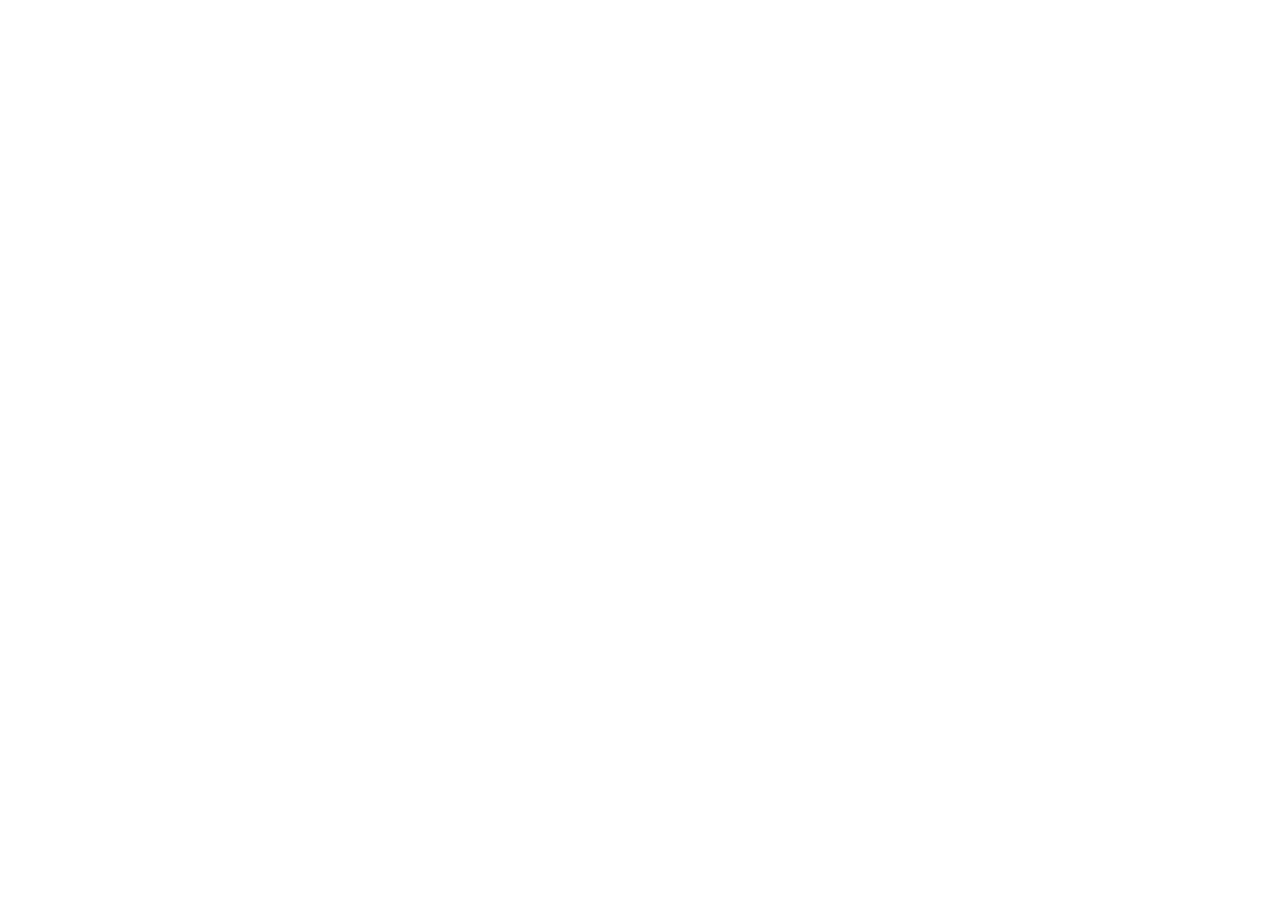
==== commit 3791608e: "Update index.html" ====
--- a/index.html
+++ b/index.html
@@ -33,90 +33,4 @@
   
   <!-- Favicon & Fonts -->
   <link rel="icon" href="data:image/svg+xml,%3Csvg xmlns='http://www.w3.org/2000/svg' viewBox='0 0 64 64'%3E%3Crect width='64' height='64' fill='%231B1C1A'/%3E%3Ctext x='32' y='43' font-family='Georgia,serif' font-size='30' text-anchor='middle' fill='%23F8F7F3'%3ET%3C/text%3E%3C/svg%3E">
-  <link rel="preconnect" href="https://fonts.googleapis.com">
-  <link rel="preconnect" href="https://fonts.gstatic.com" crossorigin>
-  <link href="https://fonts.googleapis.com/css2?family=Bodoni+Moda:opsz,wght@6..96,400..600&family=Hanken+Grotesk:wght@400;500;600&display=swap" rel="stylesheet">
-  
-  <link rel="stylesheet" href="style.css">
-</head>
-<body>
-
-  <!-- Header & Navigation -->
-  <header class="site-header">
-    <div class="wrap bar">
-      <a class="logo" href="./">The Minimalist Journal</a>
-      <nav class="gender" id="gender" aria-label="Gender Collection"></nav>
-    </div>
-  </header>
-
-  <main>
-    <!-- Hero Section -->
-    <section class="wrap hero" aria-labelledby="hero-title">
-      <h1 id="hero-title">An archive of clothes made to be kept.</h1>
-      <div class="hero-side">
-        <p>TMJ is an independent journal and digital museum. We collect minimalist, clean and timeless clothing and accessories, and arrange them so they are easy to look at and easy to keep.</p>
-        <p class="issue">Issue 01 — October 2026</p>
-      </div>
-    </section>
-
-    <!-- Filters Bar (Sticky) -->
-    <div class="filters">
-      <div class="wrap">
-        <div class="tabs" id="tabs" role="group" aria-label="Category Filters"></div>
-        <span class="count" id="count" aria-live="polite"></span>
-      </div>
-    </div>
-
-    <!-- Product Grid -->
-    <section class="wrap shelf" aria-label="Collection">
-      <div class="grid" id="grid"></div>
-    </section>
-
-    <!-- About Section -->
-    <section class="about" id="about">
-      <div class="wrap">
-        <h2>About & How We Choose</h2>
-        <div class="about-body">
-          <dl>
-            <dt>Minimal</dt>
-            <dd>No loud logos and no excess detail. If a piece needs decoration to be interesting, it doesn’t make the archive.</dd>
-            <dt>Clean</dt>
-            <dd>Simple lines, honest fabrics and considered proportions.</dd>
-            <dt>Timeless</dt>
-            <dd>We look for pieces that will still make sense in five years, not five weeks.</dd>
-          </dl>
-          <p>TMJ doesn’t sell clothes directly. Every piece links to trusted sellers on Shopee, where you can check sizes, reviews and stock before purchasing.</p>
-        </div>
-      </div>
-    </section>
-
-    <!-- Privacy Policy Section -->
-    <section class="privacy" id="privacy">
-      <div class="wrap">
-        <h2>Privacy Policy</h2>
-        <div class="privacy-body">
-          <p>At The Minimalist Journal (TMJ), accessible from minimalist-journal.github.io, one of our main priorities is the privacy of our visitors. This Privacy Policy document contains types of information that is collected and recorded by TMJ and how we use it.</p>
-          
-          <dt>Log Files & Analytics</dt>
-          <dd>TMJ follows a standard procedure of using log files and standard web analytics tools. These files log visitors when they visit websites. The information collected includes internet protocol (IP) addresses, browser type, Internet Service Provider (ISP), date and time stamp, referring/exit pages, and possibly the number of clicks. These are not linked to any information that is personally identifiable.</dd>
-          
-          <dt>Third-Party Links & External Sites</dt>
-          <dd>Our catalog contains outgoing links to third-party marketplaces (such as Shopee). If you click on a third-party link, you will be directed to that site. Note that these external sites are not operated by us. Therefore, we strongly advise you to review the Privacy Policy of these websites. We have no control over and assume no responsibility for the content, privacy policies, or practices of any third-party sites or services.</dd>
-          
-          <dt>Consent</dt>
-          <dd>By using our website, you hereby consent to our Privacy Policy and agree to its terms.</dd>
-        </div>
-      </div>
-    </section>
-  </main>
-
-  <!-- Site Footer -->
-  <footer class="site-footer">
-    <div class="wrap">
-      <p>© 2026 The Minimalist Journal. All rights reserved.</p>
-    </div>
-  </footer>
-
-  <script src="script.js"></script>
-</body>
-</html>
+  <link rel="preconnect" href="
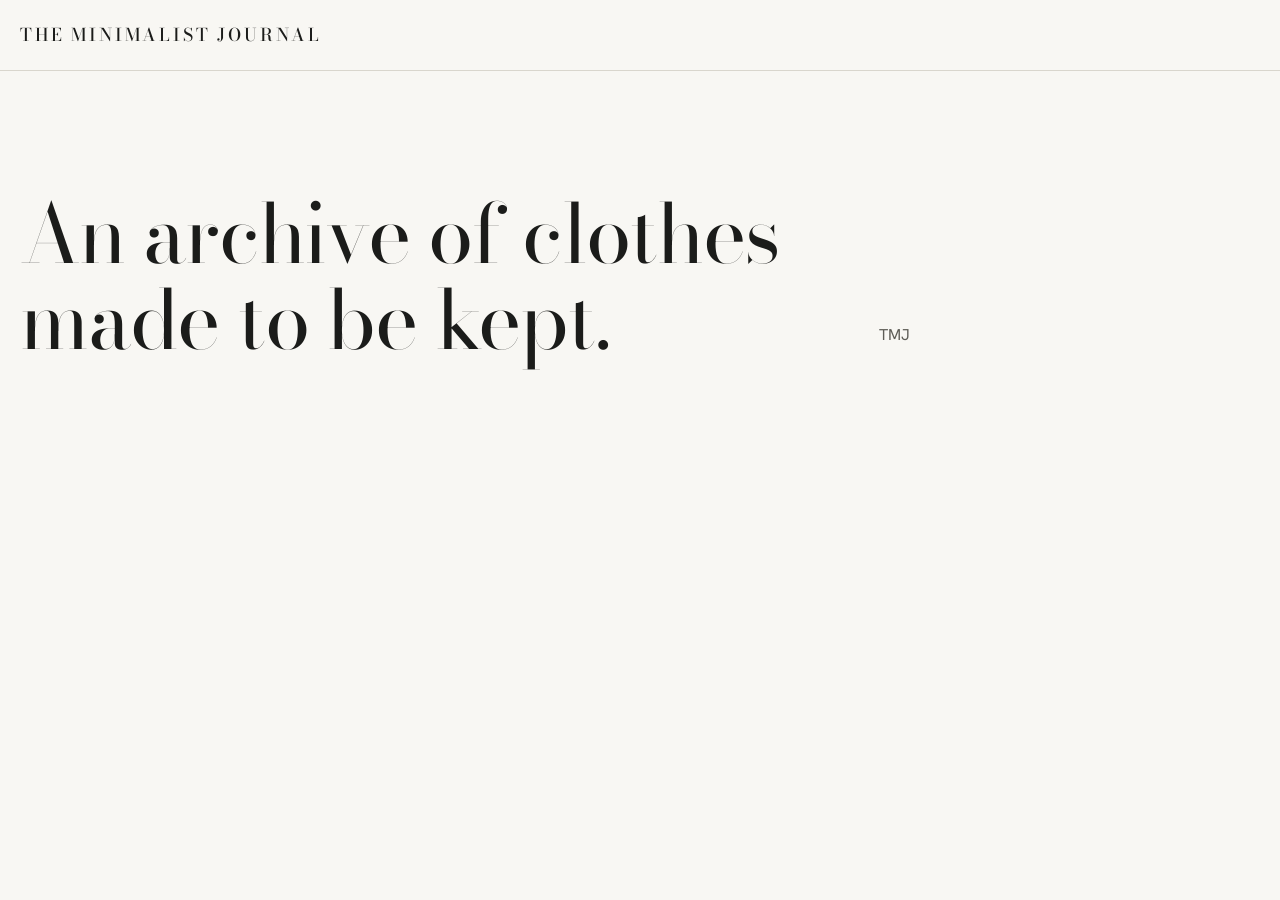
==== commit bbb18aec: "Update index.html" ====
--- a/index.html
+++ b/index.html
@@ -16,21 +16,42 @@
   
   <!-- Open Graph / Facebook / WhatsApp Share Preview Meta Tags -->
   <meta property="og:type" content="website">
-  <meta property="og:url" content="https://minimalist-journal.github.io/">
+  <meta property="og:url" content="https://minimalistjournal.github.io/">
   <meta property="og:title" content="The Minimalist Journal (TMJ) — Curated Archive">
   <meta property="og:description" content="An independent journal and digital museum of minimalist, clean and timeless clothing.">
-  <meta property="og:image" content="https://minimalist-journal.github.io/images/og-preview.jpg">
+  <meta property="og:image" content="https://minimalistjournal.github.io/images/og-preview.jpg">
 
   <!-- Twitter Card Meta Tags -->
   <meta property="twitter:card" content="summary_large_image">
-  <meta property="twitter:url" content="https://minimalist-journal.github.io/">
+  <meta property="twitter:url" content="https://minimalistjournal.github.io/">
   <meta property="twitter:title" content="The Minimalist Journal (TMJ) — Curated Archive">
   <meta property="twitter:description" content="An independent journal and digital museum of minimalist, clean and timeless clothing.">
-  <meta property="twitter:image" content="https://minimalist-journal.github.io/images/og-preview.jpg">
+  <meta property="twitter:image" content="https://minimalistjournal.github.io/images/og-preview.jpg">
 
   <!-- Canonical Link -->
-  <link rel="canonical" href="https://minimalist-journal.github.io/">
+  <link rel="canonical" href="https://minimalistjournal.github.io/">
   
   <!-- Favicon & Fonts -->
   <link rel="icon" href="data:image/svg+xml,%3Csvg xmlns='http://www.w3.org/2000/svg' viewBox='0 0 64 64'%3E%3Crect width='64' height='64' fill='%231B1C1A'/%3E%3Ctext x='32' y='43' font-family='Georgia,serif' font-size='30' text-anchor='middle' fill='%23F8F7F3'%3ET%3C/text%3E%3C/svg%3E">
-  <link rel="preconnect" href="
+  <link rel="preconnect" href="https://fonts.googleapis.com">
+  <link rel="preconnect" href="https://fonts.gstatic.com" crossorigin>
+  <link href="https://fonts.googleapis.com/css2?family=Bodoni+Moda:opsz,wght@6..96,400..600&family=Hanken+Grotesk:wght@400;500;600&display=swap" rel="stylesheet">
+  
+  <link rel="stylesheet" href="style.css">
+</head>
+<body>
+
+  <!-- Header & Navigation -->
+  <header class="site-header">
+    <div class="wrap bar">
+      <a class="logo" href="./">The Minimalist Journal</a>
+      <nav class="gender" id="gender" aria-label="Gender Collection"></nav>
+    </div>
+  </header>
+
+  <main>
+    <!-- Hero Section -->
+    <section class="wrap hero" aria-labelledby="hero-title">
+      <h1 id="hero-title">An archive of clothes made to be kept.</h1>
+      <div class="hero-side">
+        <p>TMJ
--- a/style.css
+++ b/style.css
@@ -0,0 +1,252 @@
+:root {
+  --paper: #F8F7F3; 
+  --ink: #1B1C1A; 
+  --muted: #5E5D57; 
+  --line: #D9D6CD; 
+  --plate: #E8E5DD; 
+  --accent: #3C5143;
+  --serif: "Bodoni Moda", "Bodoni 72", Didot, Georgia, serif;
+  --sans: "Hanken Grotesk", system-ui, -apple-system, "Segoe UI", Roboto, sans-serif;
+  --pad: clamp(20px, 4vw, 48px);
+  color-scheme: light;
+}
+
+*, *::before, *::after {
+  box-sizing: border-box;
+}
+
+html {
+  scroll-behavior: smooth;
+}
+
+body {
+  margin: 0;
+  background: var(--paper);
+  color: var(--ink);
+  font-family: var(--sans);
+  font-size: 16px;
+  line-height: 1.5;
+  -webkit-font-smoothing: antialiased;
+}
+
+button {
+  font: inherit;
+  color: inherit;
+  background: none;
+  border: 0;
+  padding: 0;
+  cursor: pointer;
+}
+
+a {
+  color: inherit;
+}
+
+:focus-visible {
+  outline: 2px solid var(--accent);
+  outline-offset: 3px;
+}
+
+.wrap {
+  max-width: 1240px;
+  margin: 0 auto;
+  padding: 0 var(--pad);
+}
+
+/* Header */
+.site-header {
+  border-bottom: 1px solid var(--line);
+}
+
+.bar {
+  display: flex;
+  justify-content: space-between;
+  align-items: center;
+  flex-wrap: wrap;
+  gap: 12px 24px;
+  padding: 22px 0;
+}
+
+.logo {
+  font-family: var(--serif);
+  font-size: 1.1rem;
+  font-weight: 500;
+  letter-spacing: .16em;
+  text-transform: uppercase;
+  text-decoration: none;
+}
+
+.gender {
+  display: flex;
+  gap: 26px;
+}
+
+.gender button {
+  font-size: .95rem;
+  color: var(--muted);
+  padding: 4px 0;
+  border-bottom: 1px solid transparent;
+  transition: color .2s, border-color .2s;
+}
+
+.gender button:hover {
+  color: var(--ink);
+}
+
+.gender button[aria-pressed="true"] {
+  color: var(--ink);
+  border-color: var(--ink);
+}
+
+/* Hero Section */
+.hero {
+  display: grid;
+  grid-template-columns: repeat(12, 1fr);
+  gap: 32px var(--pad);
+  align-items: end;
+  padding: clamp(56px, 10vw, 120px) 0 clamp(44px, 7vw, 84px);
+}
+
+.hero h1 {
+  grid-column: 1 / span 8;
+  margin: 0;
+  font-family: var(--serif);
+  font-weight: 400;
+  font-size: clamp(2.5rem, 6.4vw, 5.4rem);
+  line-height: 1.04;
+  letter-spacing: -.015em;
+}
+
+.hero-side {
+  grid-column: 9 / span 4;
+  max-width: 38ch;
+}
+
+.hero-side p {
+  margin: 0 0 14px;
+  color: var(--muted);
+  font-size: .98rem;
+  line-height: 1.65;
+}
+
+.hero-side .issue {
+  color: var(--ink);
+  font-size: .88rem;
+  margin: 0;
+}
+
+/* Sticky Filters */
+.filters {
+  position: sticky;
+  top: 0;
+  z-index: 5;
+  background: rgba(248, 247, 243, .94);
+  backdrop-filter: blur(8px);
+  border-top: 1px solid var(--line);
+  border-bottom: 1px solid var(--line);
+}
+
+.filters .wrap {
+  display: flex;
+  justify-content: space-between;
+  align-items: center;
+  gap: 20px;
+}
+
+.tabs {
+  display: flex;
+  gap: 28px;
+  overflow-x: auto;
+  scrollbar-width: none;
+  padding: 2px 0;
+}
+
+.tabs::-webkit-scrollbar {
+  display: none;
+}
+
+.tabs button {
+  flex: none;
+  padding: 16px 0;
+  font-size: .95rem;
+  color: var(--muted);
+  border-bottom: 2px solid transparent;
+  transition: color .2s, border-color .2s;
+}
+
+.tabs button:hover {
+  color: var(--ink);
+}
+
+.tabs button[aria-pressed="true"] {
+  color: var(--ink);
+  border-color: var(--accent);
+}
+
+.count {
+  flex: none;
+  font-size: .88rem;
+  color: var(--muted);
+}
+
+/* Product Grid & Cards */
+.shelf {
+  padding: clamp(32px, 5vw, 56px) 0 clamp(64px, 9vw, 112px);
+}
+
+.grid {
+  display: grid;
+  grid-template-columns: repeat(4, 1fr);
+  gap: clamp(36px, 4vw, 52px) clamp(16px, 2.2vw, 28px);
+  align-items: stretch;
+}
+
+.card {
+  display: flex;
+  flex-direction: column;
+}
+
+.plate {
+  position: relative;
+  margin: 0;
+  aspect-ratio: 3 / 4;
+  background: var(--plate);
+  overflow: hidden;
+}
+
+.plate img {
+  display: block;
+  width: 100%;
+  height: 100%;
+  object-fit: cover;
+  filter: saturate(.85) contrast(.98);
+  transition: filter .4s ease, transform .6s ease;
+}
+
+.card:hover .plate img {
+  filter: none;
+  transform: scale(1.025);
+}
+
+.ph {
+  display: grid;
+  place-items: center;
+  height: 100%;
+  font-family: var(--serif);
+  font-size: 1.5rem;
+  letter-spacing: .24em;
+  color: #B8B4A9;
+}
+
+.meta {
+  display: flex;
+  justify-content: space-between;
+  margin-top: 12px;
+  font-size: .78rem;
+  color: var(--muted);
+  text-transform: uppercase;
+  letter-spacing: 0.05em;
+}
+
+.name {
+  margin: 6px 0
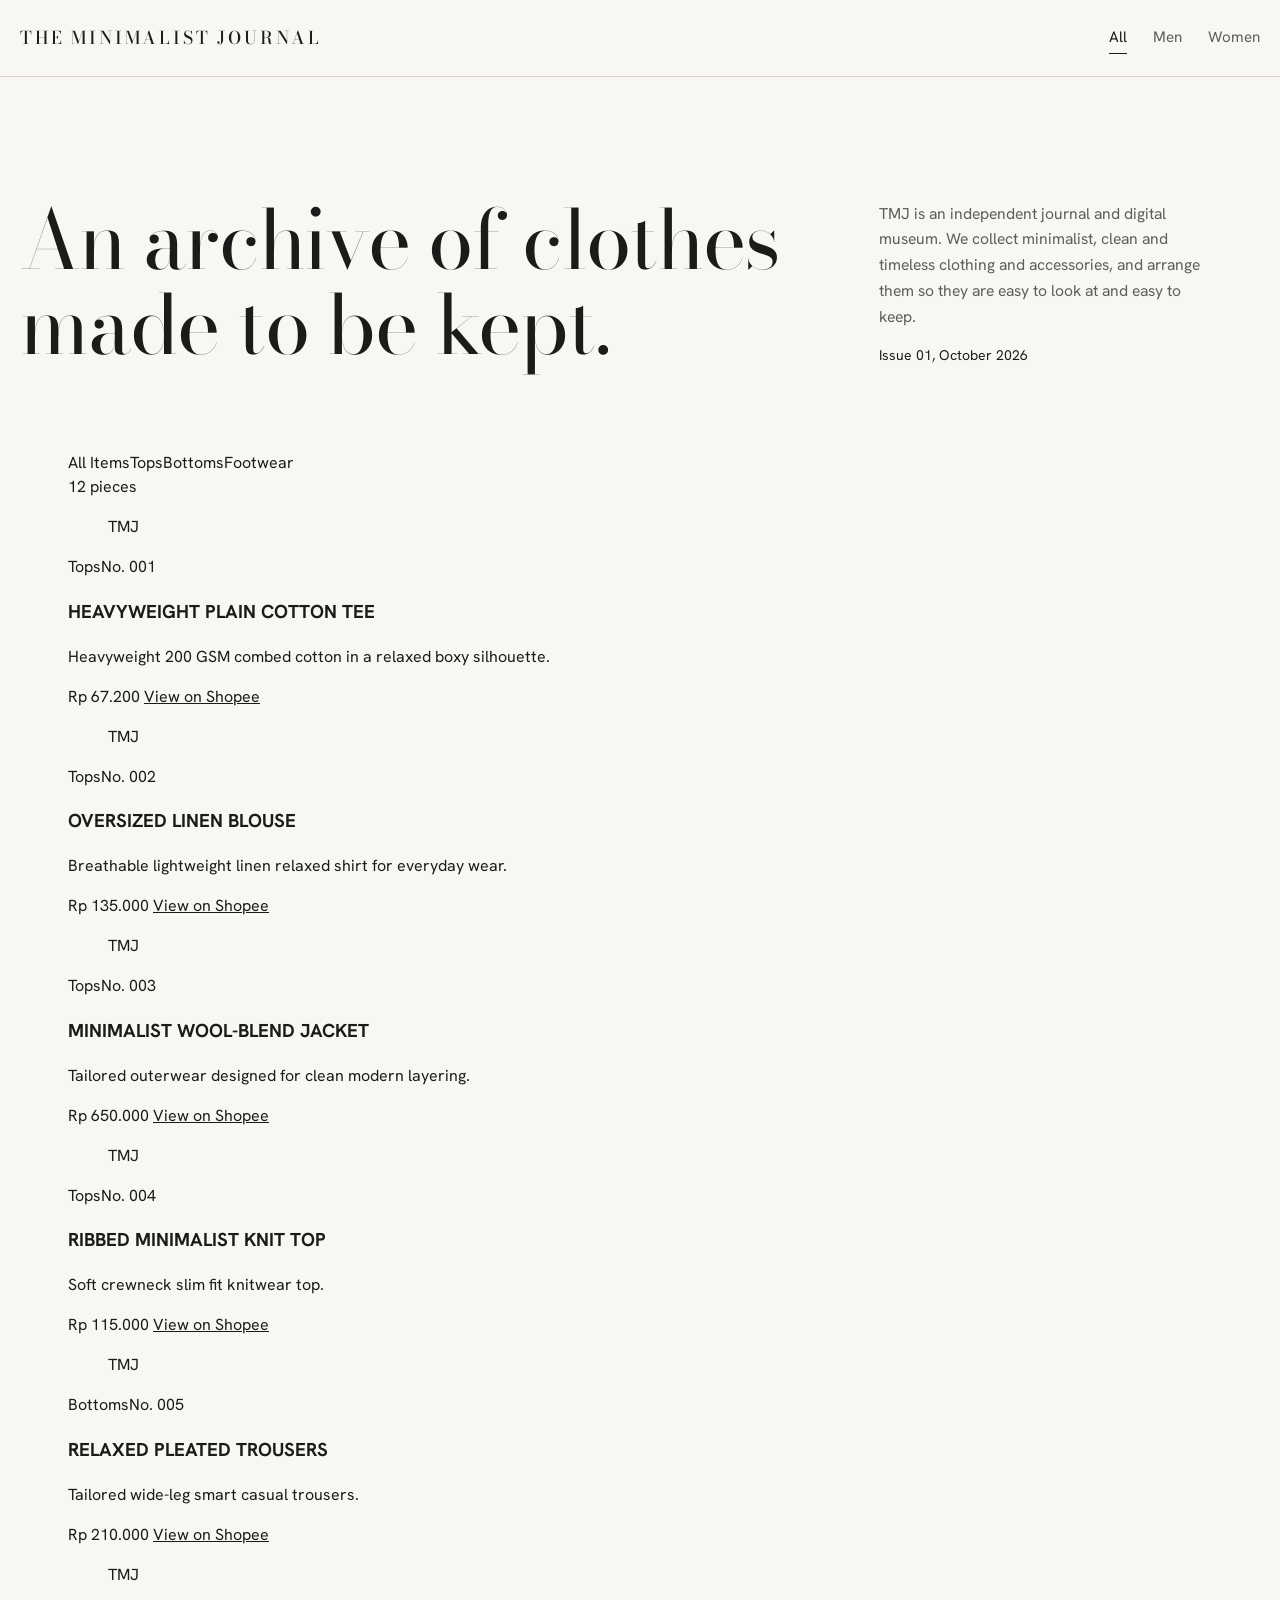
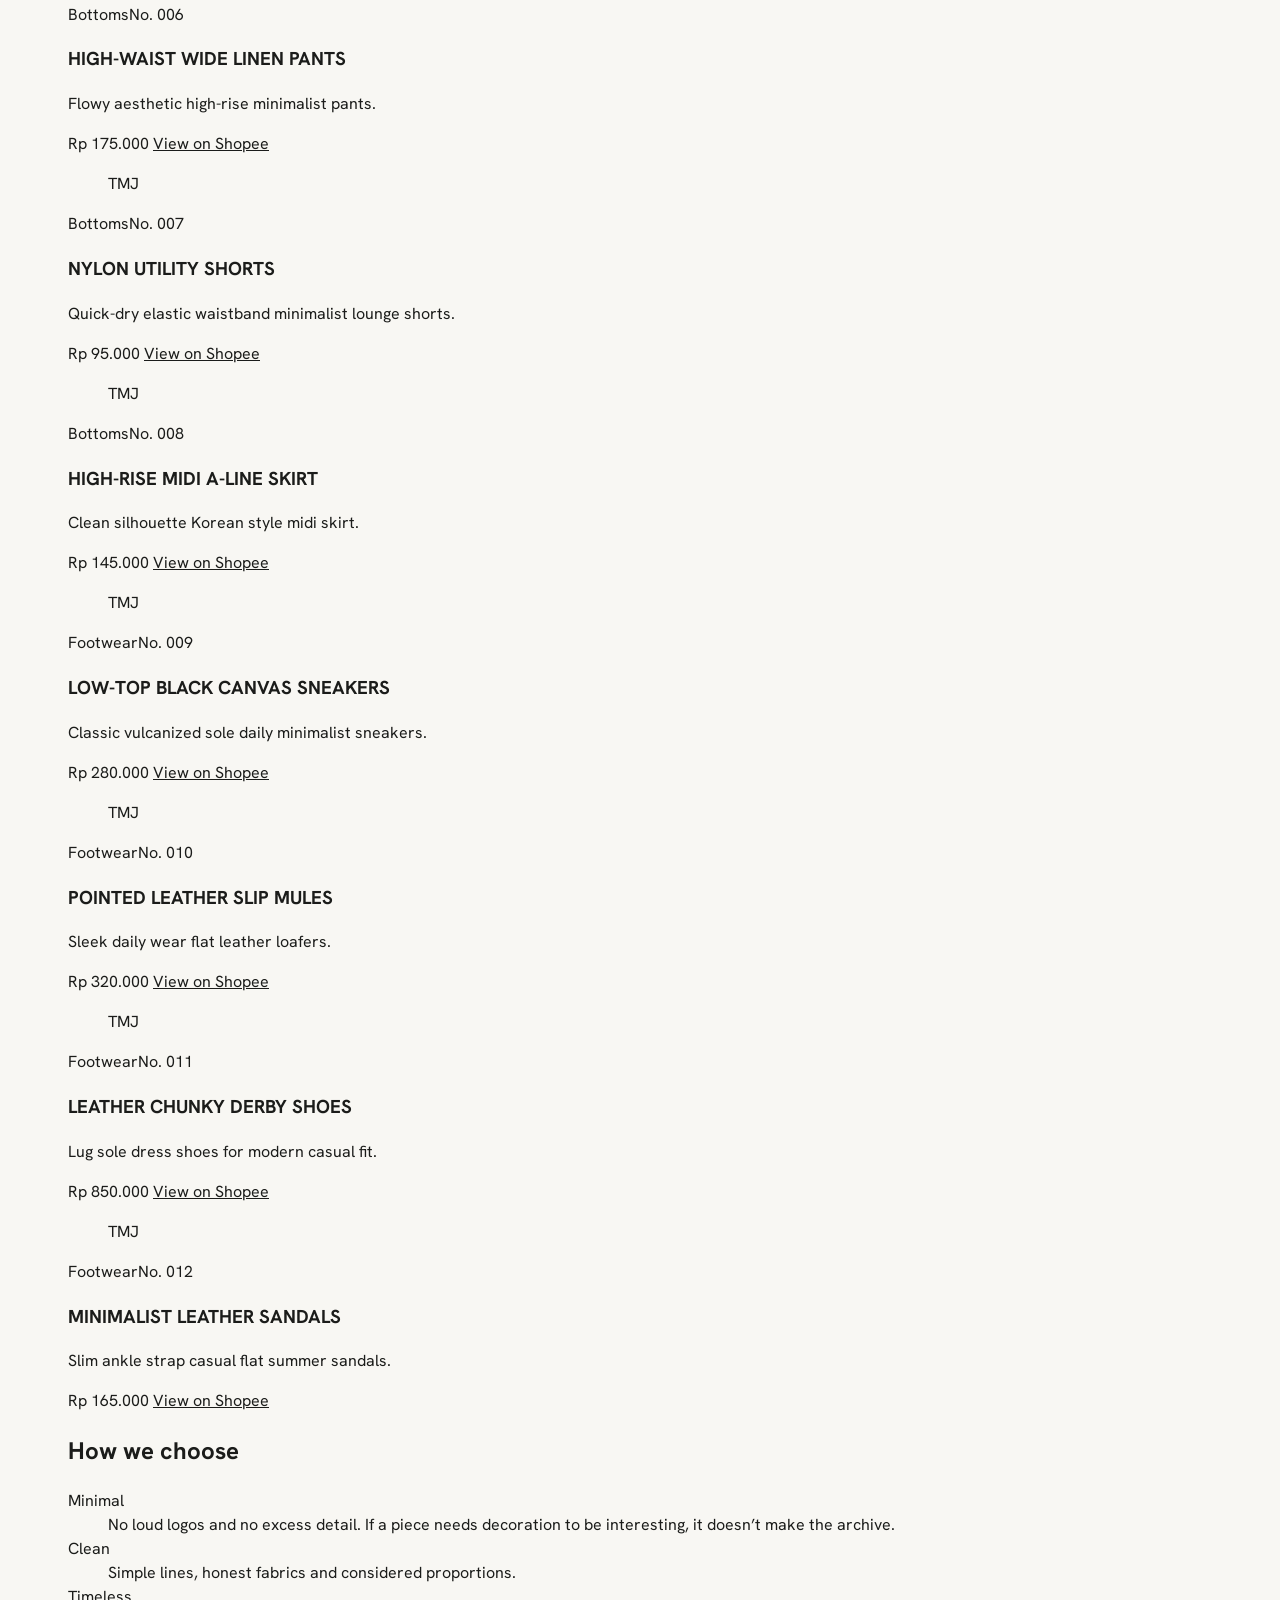
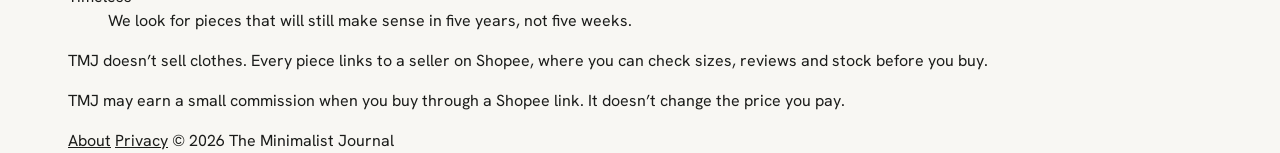
==== commit 263147b2: "Update index.html" ====
--- a/index.html
+++ b/index.html
@@ -1,57 +1,77 @@
 <!DOCTYPE html>
-<html lang="id">
+<html lang="en">
 <head>
-  <meta charset="utf-8">
-  <meta name="viewport" content="width=device-width, initial-scale=1">
-  
-  <!-- SEO Primary Meta Tags -->
-  <title>The Minimalist Journal (TMJ) — Curated Archive</title>
-  <meta name="title" content="The Minimalist Journal (TMJ) — Curated Archive">
-  <meta name="description" content="An independent digital museum & curated archive of minimalist, clean, and timeless clothing and accessories in Indonesia.">
-  <meta name="keywords" content="minimalist fashion, fashion archive, baju polos oversized, rekomendasi shopee, fashion pria wanita, clean aesthetic, minimal style, the minimalist journal">
-  <meta name="robots" content="index, follow">
-  <meta name="language" content="Indonesian">
-  <meta name="author" content="The Minimalist Journal">
-  <meta name="theme-color" content="#F8F7F3">
-  
-  <!-- Open Graph / Facebook / WhatsApp Share Preview Meta Tags -->
-  <meta property="og:type" content="website">
-  <meta property="og:url" content="https://minimalistjournal.github.io/">
-  <meta property="og:title" content="The Minimalist Journal (TMJ) — Curated Archive">
-  <meta property="og:description" content="An independent journal and digital museum of minimalist, clean and timeless clothing.">
-  <meta property="og:image" content="https://minimalistjournal.github.io/images/og-preview.jpg">
-
-  <!-- Twitter Card Meta Tags -->
-  <meta property="twitter:card" content="summary_large_image">
-  <meta property="twitter:url" content="https://minimalistjournal.github.io/">
-  <meta property="twitter:title" content="The Minimalist Journal (TMJ) — Curated Archive">
-  <meta property="twitter:description" content="An independent journal and digital museum of minimalist, clean and timeless clothing.">
-  <meta property="twitter:image" content="https://minimalistjournal.github.io/images/og-preview.jpg">
-
-  <!-- Canonical Link -->
-  <link rel="canonical" href="https://minimalistjournal.github.io/">
-  
-  <!-- Favicon & Fonts -->
-  <link rel="icon" href="data:image/svg+xml,%3Csvg xmlns='http://www.w3.org/2000/svg' viewBox='0 0 64 64'%3E%3Crect width='64' height='64' fill='%231B1C1A'/%3E%3Ctext x='32' y='43' font-family='Georgia,serif' font-size='30' text-anchor='middle' fill='%23F8F7F3'%3ET%3C/text%3E%3C/svg%3E">
-  <link rel="preconnect" href="https://fonts.googleapis.com">
-  <link rel="preconnect" href="https://fonts.gstatic.com" crossorigin>
-  <link href="https://fonts.googleapis.com/css2?family=Bodoni+Moda:opsz,wght@6..96,400..600&family=Hanken+Grotesk:wght@400;500;600&display=swap" rel="stylesheet">
-  
-  <link rel="stylesheet" href="style.css">
+<meta charset="utf-8">
+<meta name="viewport" content="width=device-width, initial-scale=1">
+<title>The Minimalist Journal (TMJ)</title>
+<meta name="description" content="TMJ is an independent journal and digital museum of minimalist, clean and timeless clothing and accessories.">
+<meta name="theme-color" content="#F8F7F3">
+<meta property="og:title" content="The Minimalist Journal (TMJ)">
+<meta property="og:description" content="An archive of clothes made to be kept.">
+<link rel="icon" href="data:image/svg+xml,%3Csvg xmlns='http://www.w3.org/2000/svg' viewBox='0 0 64 64'%3E%3Crect width='64' height='64' fill='%231B1C1A'/%3E%3Ctext x='32' y='43' font-family='Georgia,serif' font-size='30' text-anchor='middle' fill='%23F8F7F3'%3ET%3C/text%3E%3C/svg%3E">
+<link rel="preconnect" href="https://fonts.googleapis.com">
+<link rel="preconnect" href="https://fonts.gstatic.com" crossorigin>
+<link href="https://fonts.googleapis.com/css2?family=Bodoni+Moda:opsz,wght@6..96,400..600&family=Hanken+Grotesk:wght@400;500;600&display=swap" rel="stylesheet">
+<link rel="stylesheet" href="style.css">
 </head>
 <body>
 
-  <!-- Header & Navigation -->
-  <header class="site-header">
-    <div class="wrap bar">
-      <a class="logo" href="./">The Minimalist Journal</a>
-      <nav class="gender" id="gender" aria-label="Gender Collection"></nav>
+<header class="site-header">
+  <div class="wrap bar">
+    <a class="logo" href="./">The Minimalist Journal</a>
+    <nav class="gender" id="gender" aria-label="Collection"></nav>
+  </div>
+</header>
+
+<main>
+  <section class="wrap hero" aria-labelledby="hero-title">
+    <h1 id="hero-title">An archive of clothes made to be kept.</h1>
+    <div class="hero-side">
+      <p>TMJ is an independent journal and digital museum. We collect minimalist, clean and timeless clothing and accessories, and arrange them so they are easy to look at and easy to keep.</p>
+      <p class="issue">Issue 01, October 2026</p>
     </div>
-  </header>
+  </section>
 
-  <main>
-    <!-- Hero Section -->
-    <section class="wrap hero" aria-labelledby="hero-title">
-      <h1 id="hero-title">An archive of clothes made to be kept.</h1>
-      <div class="hero-side">
-        <p>TMJ
+  <div class="filters">
+    <div class="wrap">
+      <div class="tabs" id="tabs" role="group" aria-label="Category"></div>
+      <span class="count" id="count" aria-live="polite"></span>
+    </div>
+  </div>
+
+  <section class="wrap shelf" aria-label="Collection">
+    <div class="grid" id="grid"></div>
+  </section>
+
+  <section class="about" id="about">
+    <div class="wrap">
+      <h2>How we choose</h2>
+      <div class="about-body">
+        <dl>
+          <dt>Minimal</dt>
+          <dd>No loud logos and no excess detail. If a piece needs decoration to be interesting, it doesn’t make the archive.</dd>
+          <dt>Clean</dt>
+          <dd>Simple lines, honest fabrics and considered proportions.</dd>
+          <dt>Timeless</dt>
+          <dd>We look for pieces that will still make sense in five years, not five weeks.</dd>
+        </dl>
+        <p>TMJ doesn’t sell clothes. Every piece links to a seller on Shopee, where you can check sizes, reviews and stock before you buy.</p>
+      </div>
+    </div>
+  </section>
+</main>
+
+<footer class="site-footer">
+  <div class="wrap">
+    <p>TMJ may earn a small commission when you buy through a Shopee link. It doesn’t change the price you pay.</p>
+    <nav class="foot-nav" aria-label="Footer">
+      <a href="about.html">About</a>
+      <a href="privacy.html">Privacy</a>
+      <span>© 2026 The Minimalist Journal</span>
+    </nav>
+  </div>
+</footer>
+
+<script src="script.js"></script>
+</body>
+</html>
--- a/style.css
+++ b/style.css
@@ -142,111 +142,4 @@
   z-index: 5;
   background: rgba(248, 247, 243, .94);
   backdrop-filter: blur(8px);
-  border-top: 1px solid var(--line);
-  border-bottom: 1px solid var(--line);
-}
-
-.filters .wrap {
-  display: flex;
-  justify-content: space-between;
-  align-items: center;
-  gap: 20px;
-}
-
-.tabs {
-  display: flex;
-  gap: 28px;
-  overflow-x: auto;
-  scrollbar-width: none;
-  padding: 2px 0;
-}
-
-.tabs::-webkit-scrollbar {
-  display: none;
-}
-
-.tabs button {
-  flex: none;
-  padding: 16px 0;
-  font-size: .95rem;
-  color: var(--muted);
-  border-bottom: 2px solid transparent;
-  transition: color .2s, border-color .2s;
-}
-
-.tabs button:hover {
-  color: var(--ink);
-}
-
-.tabs button[aria-pressed="true"] {
-  color: var(--ink);
-  border-color: var(--accent);
-}
-
-.count {
-  flex: none;
-  font-size: .88rem;
-  color: var(--muted);
-}
-
-/* Product Grid & Cards */
-.shelf {
-  padding: clamp(32px, 5vw, 56px) 0 clamp(64px, 9vw, 112px);
-}
-
-.grid {
-  display: grid;
-  grid-template-columns: repeat(4, 1fr);
-  gap: clamp(36px, 4vw, 52px) clamp(16px, 2.2vw, 28px);
-  align-items: stretch;
-}
-
-.card {
-  display: flex;
-  flex-direction: column;
-}
-
-.plate {
-  position: relative;
-  margin: 0;
-  aspect-ratio: 3 / 4;
-  background: var(--plate);
-  overflow: hidden;
-}
-
-.plate img {
-  display: block;
-  width: 100%;
-  height: 100%;
-  object-fit: cover;
-  filter: saturate(.85) contrast(.98);
-  transition: filter .4s ease, transform .6s ease;
-}
-
-.card:hover .plate img {
-  filter: none;
-  transform: scale(1.025);
-}
-
-.ph {
-  display: grid;
-  place-items: center;
-  height: 100%;
-  font-family: var(--serif);
-  font-size: 1.5rem;
-  letter-spacing: .24em;
-  color: #B8B4A9;
-}
-
-.meta {
-  display: flex;
-  justify-content: space-between;
-  margin-top: 12px;
-  font-size: .78rem;
-  color: var(--muted);
-  text-transform: uppercase;
-  letter-spacing: 0.05em;
-}
-
-.name {
-  margin: 6px 0
+  border-
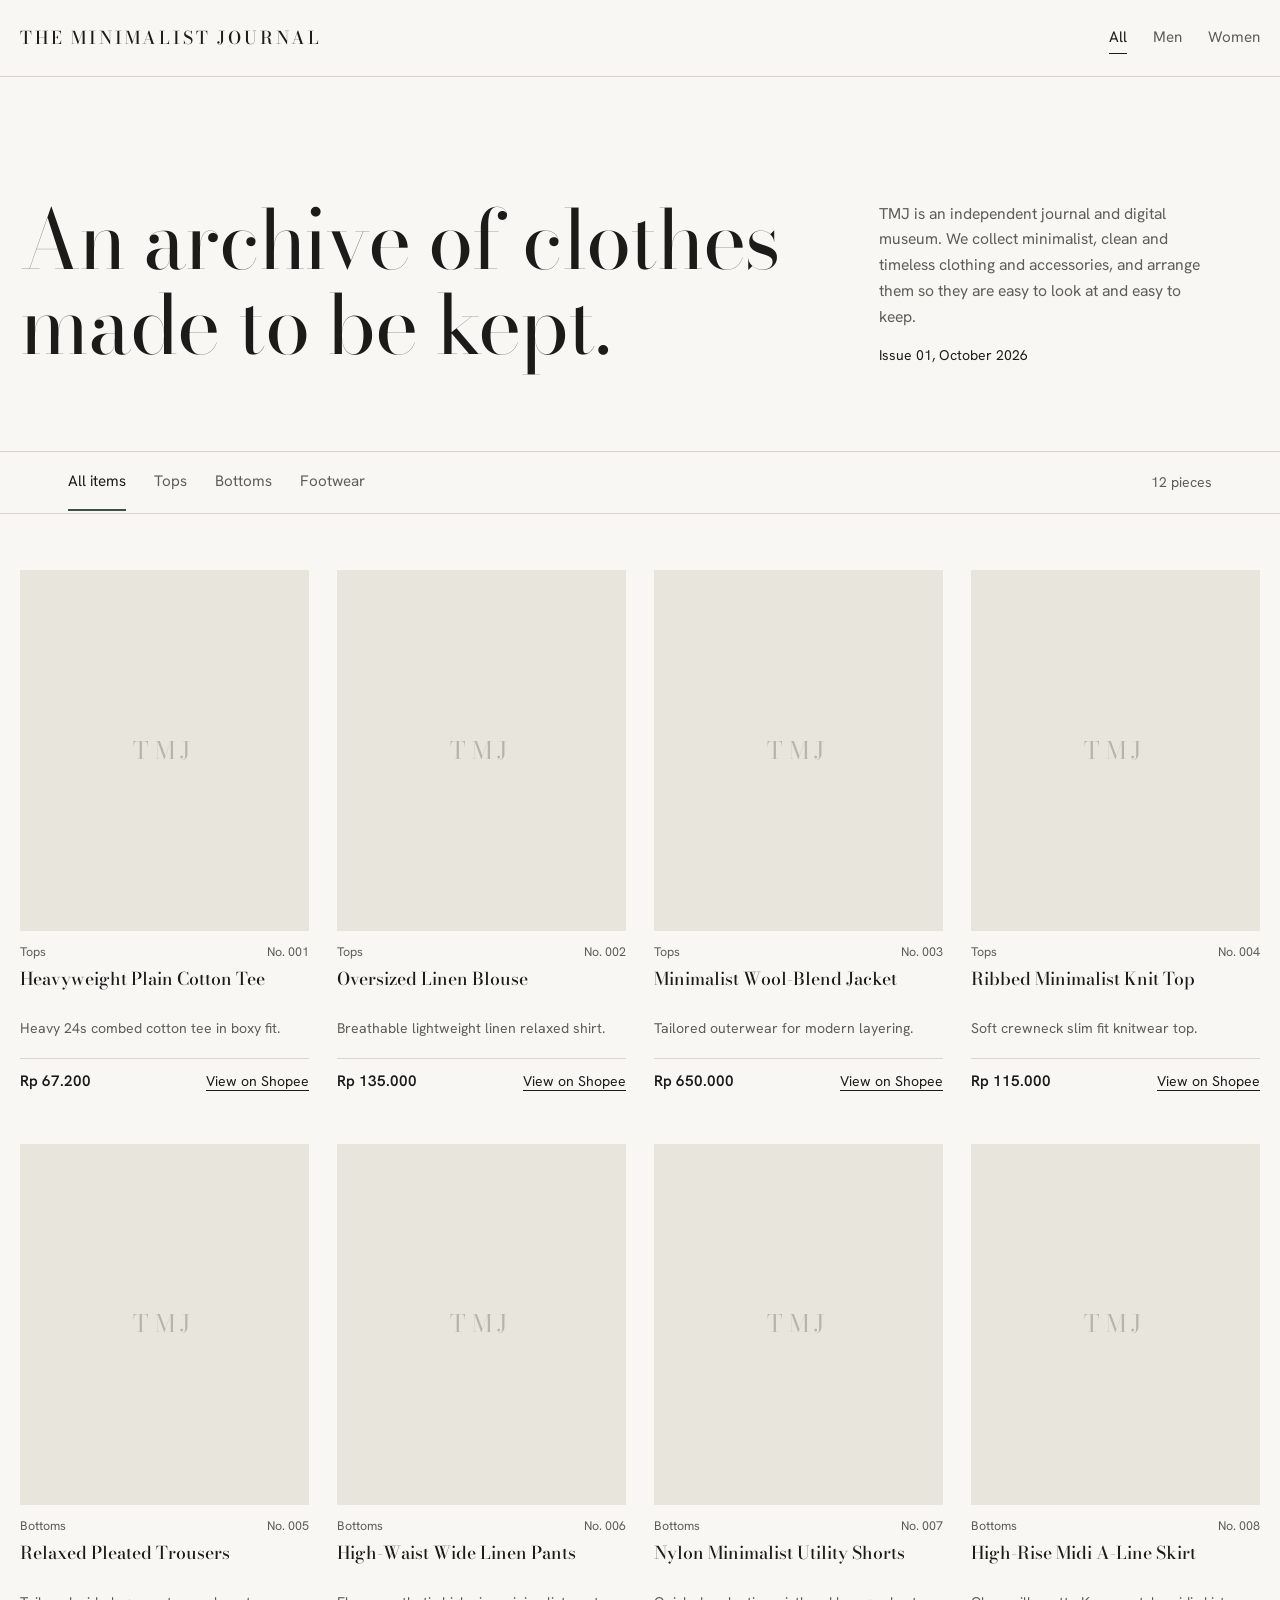
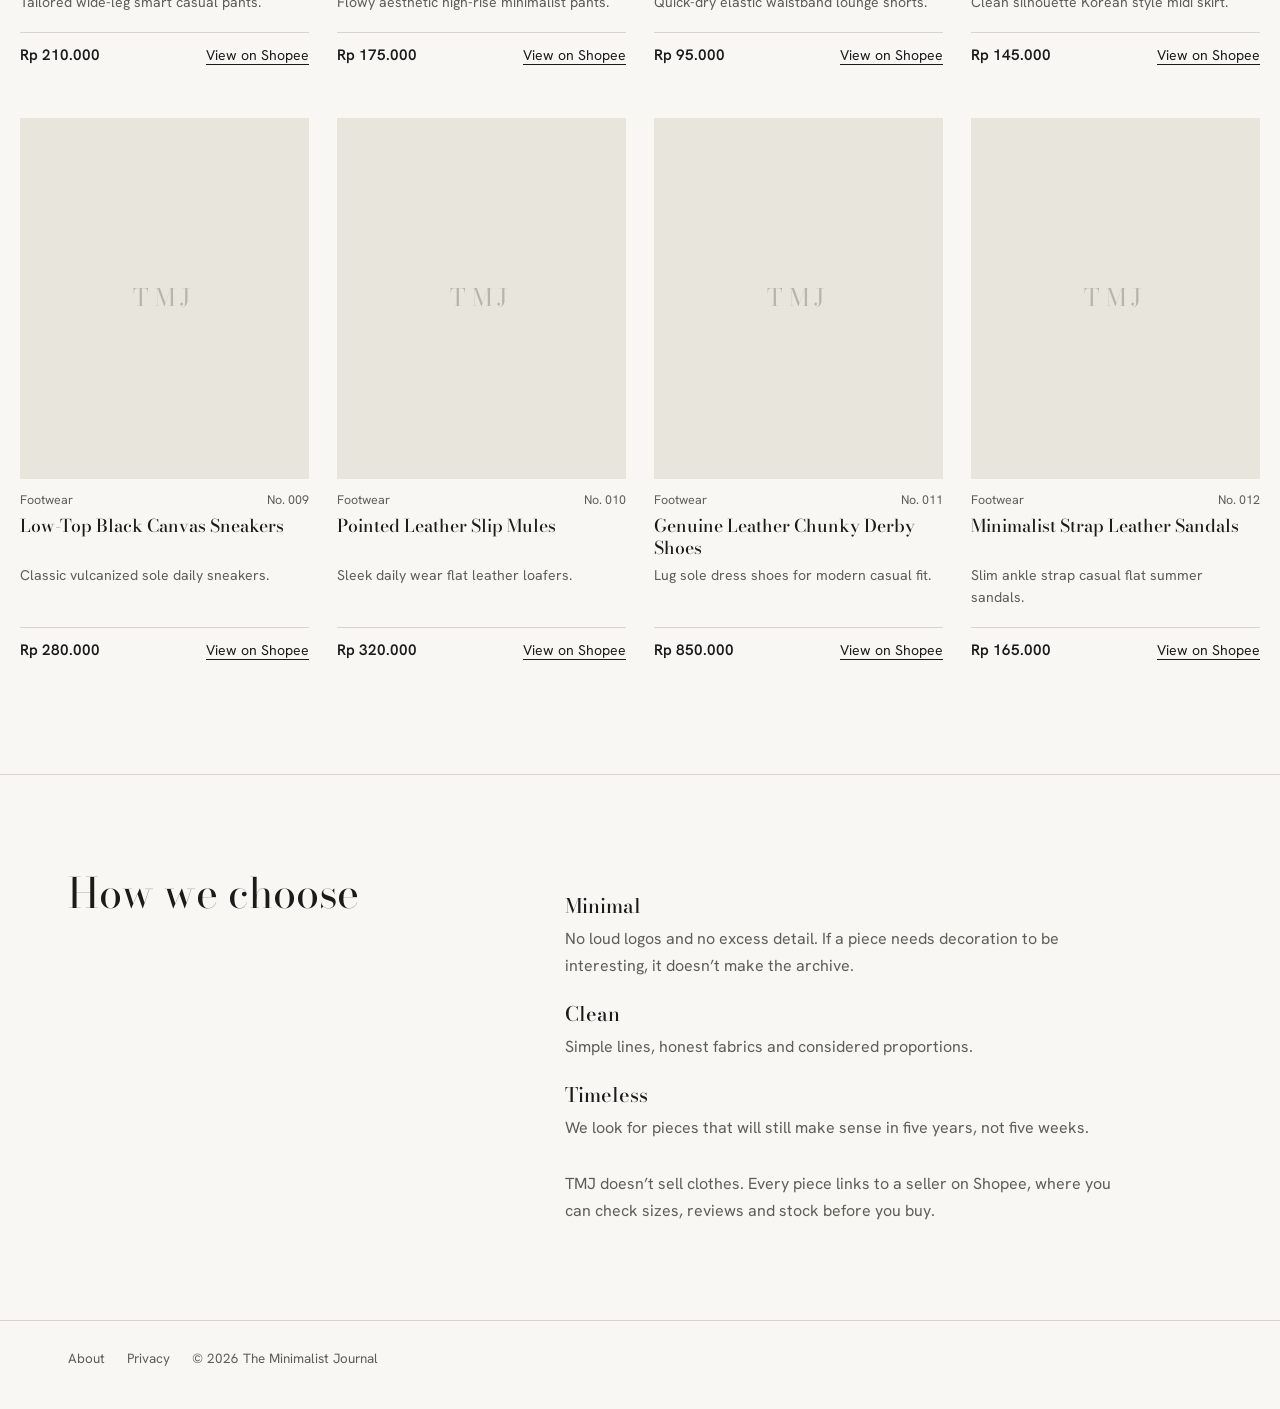
==== commit 031a708e: "Update index.html" ====
--- a/index.html
+++ b/index.html
@@ -63,7 +63,6 @@
 
 <footer class="site-footer">
   <div class="wrap">
-    <p>TMJ may earn a small commission when you buy through a Shopee link. It doesn’t change the price you pay.</p>
     <nav class="foot-nav" aria-label="Footer">
       <a href="about.html">About</a>
       <a href="privacy.html">Privacy</a>
--- a/style.css
+++ b/style.css
@@ -1,145 +1,97 @@
-:root {
-  --paper: #F8F7F3; 
-  --ink: #1B1C1A; 
-  --muted: #5E5D57; 
-  --line: #D9D6CD; 
-  --plate: #E8E5DD; 
-  --accent: #3C5143;
-  --serif: "Bodoni Moda", "Bodoni 72", Didot, Georgia, serif;
-  --sans: "Hanken Grotesk", system-ui, -apple-system, "Segoe UI", Roboto, sans-serif;
-  --pad: clamp(20px, 4vw, 48px);
-  color-scheme: light;
+:root{
+  --paper:#F8F7F3; --ink:#1B1C1A; --muted:#5E5D57; --line:#D9D6CD; --plate:#E8E5DD; --accent:#3C5143;
+  --serif:"Bodoni Moda","Bodoni 72",Didot,Georgia,serif;
+  --sans:"Hanken Grotesk",system-ui,-apple-system,"Segoe UI",Roboto,sans-serif;
+  --pad:clamp(20px,4vw,48px);
+  color-scheme:light;
 }
+*,*::before,*::after{box-sizing:border-box}
+html{scroll-behavior:smooth}
+body{margin:0;background:var(--paper);color:var(--ink);font-family:var(--sans);font-size:16px;line-height:1.5;-webkit-font-smoothing:antialiased}
+button{font:inherit;color:inherit;background:none;border:0;padding:0;cursor:pointer}
+a{color:inherit}
+:focus-visible{outline:2px solid var(--accent);outline-offset:3px}
+.wrap{max-width:1240px;margin:0 auto;padding:0 var(--pad)}
 
-*, *::before, *::after {
-  box-sizing: border-box;
+/* header */
+.site-header{border-bottom:1px solid var(--line)}
+.bar{display:flex;justify-content:space-between;align-items:center;flex-wrap:wrap;gap:12px 24px;padding:22px 0}
+.logo{font-family:var(--serif);font-size:1.1rem;font-weight:500;letter-spacing:.16em;text-transform:uppercase;text-decoration:none}
+.gender{display:flex;gap:26px}
+.gender button{font-size:.95rem;color:var(--muted);padding:4px 0;border-bottom:1px solid transparent;transition:color .2s,border-color .2s}
+.gender button:hover{color:var(--ink)}
+.gender button[aria-pressed="true"]{color:var(--ink);border-color:var(--ink)}
+
+/* hero */
+.hero{display:grid;grid-template-columns:repeat(12,1fr);gap:32px var(--pad);align-items:end;padding:clamp(56px,10vw,120px) 0 clamp(44px,7vw,84px)}
+.hero h1{grid-column:1 / span 8;margin:0;font-family:var(--serif);font-weight:400;font-size:clamp(2.5rem,6.4vw,5.4rem);line-height:1.04;letter-spacing:-.015em}
+.hero-side{grid-column:9 / span 4;max-width:38ch}
+.hero-side p{margin:0 0 14px;color:var(--muted);font-size:.98rem;line-height:1.65}
+.hero-side .issue{color:var(--ink);font-size:.88rem;margin:0}
+
+/* filters */
+.filters{position:sticky;top:0;z-index:5;background:rgba(248,247,243,.94);backdrop-filter:blur(8px);border-top:1px solid var(--line);border-bottom:1px solid var(--line)}
+.filters .wrap{display:flex;justify-content:space-between;align-items:center;gap:20px}
+.tabs{display:flex;gap:28px;overflow-x:auto;scrollbar-width:none;padding:2px 0}
+.tabs::-webkit-scrollbar{display:none}
+.tabs button{flex:none;padding:16px 0;font-size:.95rem;color:var(--muted);border-bottom:2px solid transparent;transition:color .2s,border-color .2s}
+.tabs button:hover{color:var(--ink)}
+.tabs button[aria-pressed="true"]{color:var(--ink);border-color:var(--accent)}
+.count{flex:none;font-size:.88rem;color:var(--muted)}
+
+/* grid */
+.shelf{padding:clamp(32px,5vw,56px) 0 clamp(64px,9vw,112px)}
+.grid{display:grid;grid-template-columns:repeat(4,1fr);gap:clamp(36px,4vw,52px) clamp(16px,2.2vw,28px);align-items:stretch}
+.card{display:flex;flex-direction:column}
+.plate{position:relative;margin:0;aspect-ratio:4 / 5;background:var(--plate);overflow:hidden}
+.plate img{display:block;width:100%;height:100%;object-fit:cover;filter:saturate(.78) contrast(.97);transition:filter .4s ease,transform .6s ease}
+.card:hover .plate img{filter:none;transform:scale(1.025)}
+.ph{display:grid;place-items:center;height:100%;font-family:var(--serif);font-size:1.5rem;letter-spacing:.24em;color:#B8B4A9}
+.meta{display:flex;justify-content:space-between;margin-top:12px;font-size:.78rem;color:var(--muted)}
+.name{margin:6px 0 6px;min-height:2.5em;font-family:var(--serif);font-size:1.1rem;font-weight:500;line-height:1.25}
+.desc{margin:0 0 18px;font-size:.88rem;line-height:1.55;color:var(--muted);max-width:36ch}
+.buy{margin-top:auto;display:flex;justify-content:space-between;align-items:baseline;gap:12px;padding-top:11px;border-top:1px solid var(--line)}
+.price{font-weight:600;font-size:.95rem}
+.shop{font-size:.88rem;text-decoration:underline;text-decoration-thickness:1px;text-underline-offset:4px;transition:color .2s}
+.shop:hover{color:var(--accent)}
+.empty{padding:64px 0;text-align:center;color:var(--muted)}
+.empty button{margin-top:10px;color:var(--ink);text-decoration:underline;text-underline-offset:4px}
+
+/* about section */
+.about{border-top:1px solid var(--line);padding:clamp(56px,8vw,96px) 0}
+.about .wrap{display:grid;grid-template-columns:repeat(12,1fr);gap:32px var(--pad)}
+.about h2{grid-column:1 / span 4;margin:0;font-family:var(--serif);font-weight:400;font-size:clamp(1.8rem,3.4vw,2.6rem);line-height:1.1}
+.about-body{grid-column:6 / span 7;max-width:62ch}
+.about dl{margin:0 0 28px}
+.about dt{font-family:var(--serif);font-size:1.25rem;font-weight:500;margin-top:20px}
+.about dd{margin:4px 0 0;color:var(--muted);line-height:1.7}
+.about p{margin:0;color:var(--muted);line-height:1.7}
+
+/* footer */
+.site-footer{border-top:1px solid var(--line);padding:28px 0 40px;font-size:.84rem;color:var(--muted)}
+.site-footer .wrap{display:flex;justify-content:space-between;flex-wrap:wrap;gap:14px 32px}
+.site-footer p{margin:0;max-width:60ch}
+.foot-nav{display:flex;flex-wrap:wrap;gap:8px 22px}
+.foot-nav a{text-decoration:none}
+.foot-nav a:hover{color:var(--ink);text-decoration:underline;text-underline-offset:4px}
+
+@media (max-width:1000px){
+  .grid{grid-template-columns:repeat(3,1fr)}
+  .hero h1{grid-column:1 / -1}
+  .hero-side{grid-column:1 / span 8}
+  .about h2{grid-column:1 / -1}
+  .about-body{grid-column:1 / -1}
 }
-
-html {
-  scroll-behavior: smooth;
+@media (max-width:720px){
+  .grid{grid-template-columns:repeat(2,1fr)}
+  .hero-side{grid-column:1 / -1}
+  .count{display:none}
+  .name{font-size:1rem}
+  .desc{font-size:.84rem}
+  .buy{flex-direction:column;align-items:flex-start;gap:4px}
 }
-
-body {
-  margin: 0;
-  background: var(--paper);
-  color: var(--ink);
-  font-family: var(--sans);
-  font-size: 16px;
-  line-height: 1.5;
-  -webkit-font-smoothing: antialiased;
+@media (prefers-reduced-motion:reduce){
+  html{scroll-behavior:auto}
+  *,*::before,*::after{transition:none !important}
+  .card:hover .plate img{transform:none}
 }
-
-button {
-  font: inherit;
-  color: inherit;
-  background: none;
-  border: 0;
-  padding: 0;
-  cursor: pointer;
-}
-
-a {
-  color: inherit;
-}
-
-:focus-visible {
-  outline: 2px solid var(--accent);
-  outline-offset: 3px;
-}
-
-.wrap {
-  max-width: 1240px;
-  margin: 0 auto;
-  padding: 0 var(--pad);
-}
-
-/* Header */
-.site-header {
-  border-bottom: 1px solid var(--line);
-}
-
-.bar {
-  display: flex;
-  justify-content: space-between;
-  align-items: center;
-  flex-wrap: wrap;
-  gap: 12px 24px;
-  padding: 22px 0;
-}
-
-.logo {
-  font-family: var(--serif);
-  font-size: 1.1rem;
-  font-weight: 500;
-  letter-spacing: .16em;
-  text-transform: uppercase;
-  text-decoration: none;
-}
-
-.gender {
-  display: flex;
-  gap: 26px;
-}
-
-.gender button {
-  font-size: .95rem;
-  color: var(--muted);
-  padding: 4px 0;
-  border-bottom: 1px solid transparent;
-  transition: color .2s, border-color .2s;
-}
-
-.gender button:hover {
-  color: var(--ink);
-}
-
-.gender button[aria-pressed="true"] {
-  color: var(--ink);
-  border-color: var(--ink);
-}
-
-/* Hero Section */
-.hero {
-  display: grid;
-  grid-template-columns: repeat(12, 1fr);
-  gap: 32px var(--pad);
-  align-items: end;
-  padding: clamp(56px, 10vw, 120px) 0 clamp(44px, 7vw, 84px);
-}
-
-.hero h1 {
-  grid-column: 1 / span 8;
-  margin: 0;
-  font-family: var(--serif);
-  font-weight: 400;
-  font-size: clamp(2.5rem, 6.4vw, 5.4rem);
-  line-height: 1.04;
-  letter-spacing: -.015em;
-}
-
-.hero-side {
-  grid-column: 9 / span 4;
-  max-width: 38ch;
-}
-
-.hero-side p {
-  margin: 0 0 14px;
-  color: var(--muted);
-  font-size: .98rem;
-  line-height: 1.65;
-}
-
-.hero-side .issue {
-  color: var(--ink);
-  font-size: .88rem;
-  margin: 0;
-}
-
-/* Sticky Filters */
-.filters {
-  position: sticky;
-  top: 0;
-  z-index: 5;
-  background: rgba(248, 247, 243, .94);
-  backdrop-filter: blur(8px);
-  border-
